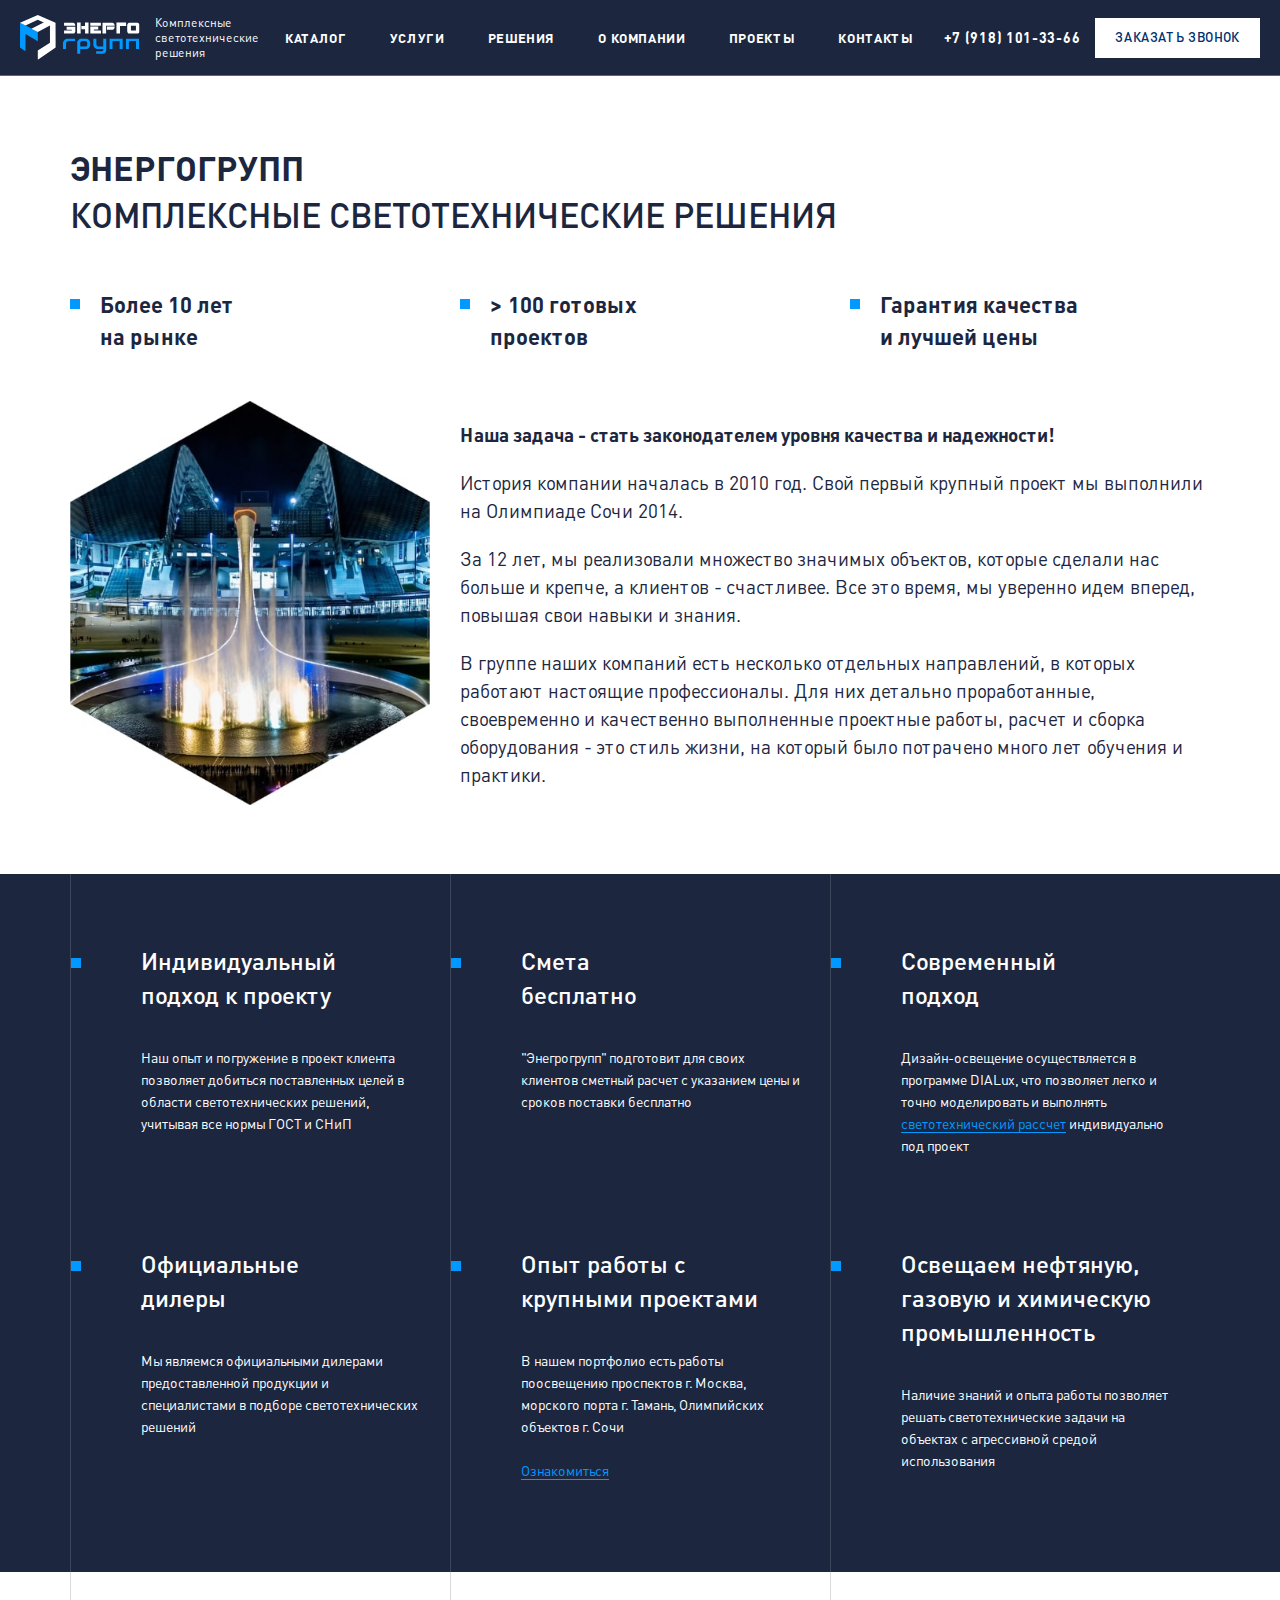
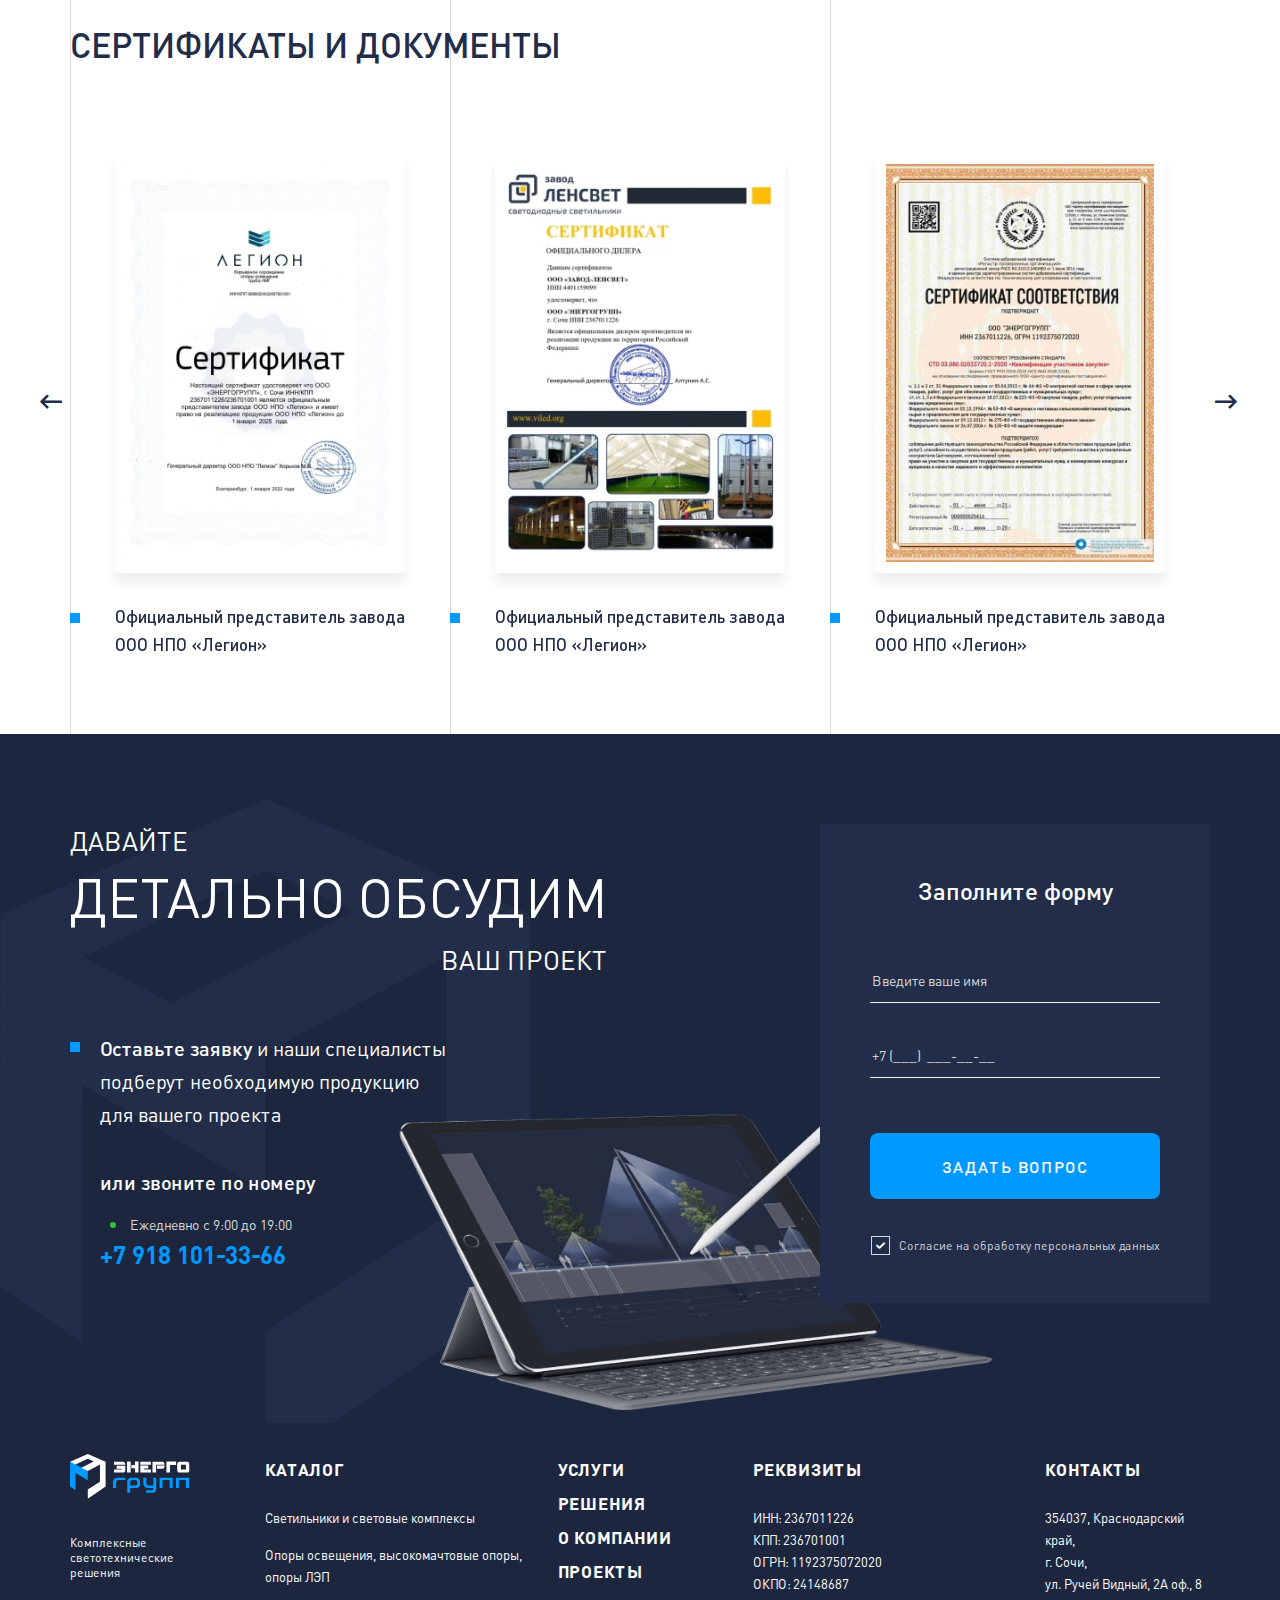
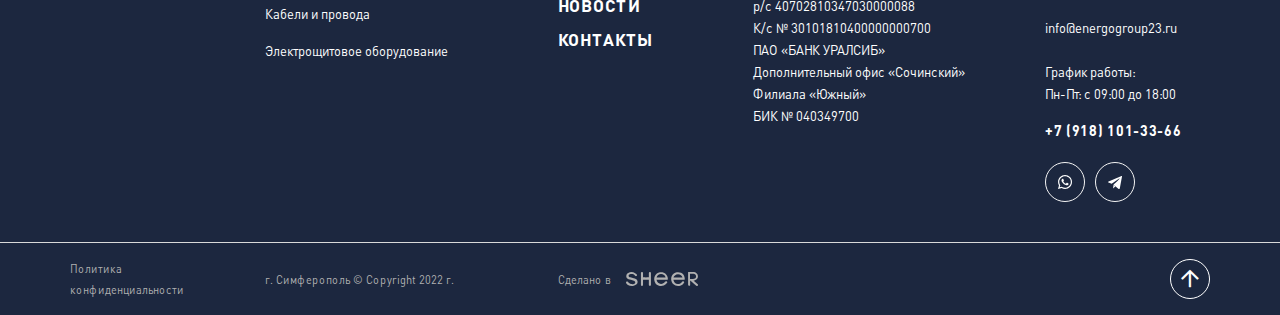
==== about.html @ 8be8f4fc "Add files via upload" ====
<!DOCTYPE html>
<!--[if lt IE 7]><html lang="ru" class="lt-ie9 lt-ie8 lt-ie7"><![endif]-->
<!--[if IE 7]><html lang="ru" class="lt-ie9 lt-ie8"><![endif]-->
<!--[if IE 8]><html lang="ru" class="lt-ie9"><![endif]-->
<!--[if gt IE 8]><!-->
<html lang="ru">
<!--<![endif]-->
<head>
	<meta charset="utf-8" />
	<title>Заголовок</title>
	<meta http-equiv="X-UA-Compatible" content="IE=edge" />
	<meta name="viewport" content="width=device-width, initial-scale=1.0" />
	<meta name="format-detection" content="telephone=no" />
	<link rel="shortcut icon" href="favicon.png" />
	<link rel="stylesheet" href="libs/bootstrap/bootstrap-grid.css" />
	<link rel="stylesheet" href="libs/fontawesome-free-5.12.0-web/css/all.min.css" />
	<link rel="stylesheet" href="libs/fancybox/jquery.fancybox.css" />
	<link rel="stylesheet" href="libs/slick-1.5.9/slick/slick.css" />
	<link rel="stylesheet" href="libs/slick-1.5.9/slick/slick-theme.css" />
	<link rel="stylesheet" href="css/fonts.css" />
	<link rel="stylesheet" href="css/main.css?ver=1.6" />
	<link rel="stylesheet" href="css/media.css?ver=1.6" />
</head>
<body>

	<div class="wrapper wrapper_page">

		<header class="header header_page default">
			<div class="container-fluid">
				<div class="header__wrap">
					<div class="logo-wrap">
						<a href="#" class="logo">
							<img src="img/logo.svg" alt="alt">
						</a>
						<div class="logo-descr">Комплексные светотехнические решения</div>
					</div>
					<ul class="menu">
						<li><a href="#">КАТАЛОГ</a></li>
						<li><a href="#">УСЛУГИ</a></li>
						<li><a href="#">РЕШЕНИЯ</a></li>
						<li><a href="#">О КОМПАНИИ</a></li>
						<li><a href="#">проекты</a></li>
						<li><a href="#">контакты</a></li>
					</ul>
					<ul class="list-icons">
						<li><a href="#"><img src="img/search.svg" alt="alt"></a></li>
						<li><a href="#"><img src="img/envelope.svg" alt="alt"></a></li>
						<li><a href="#"><img src="img/whatsapp.svg" alt="alt"></a></li>
						<li><a href="#"><img src="img/telegram.svg" alt="alt"></a></li>
					</ul>
					<a href="tel:+79181013366" class="phone-main">+7 (918) 101-33-66</a>
					<a href="#callback" class="btn-page fancybox">заказать звонок</a>
					<span class='sandwich'>
						<span class='sw-topper'></span>
						<span class='sw-bottom'></span>
						<span class='sw-footer'></span>
					</span>
				</div>
			</div>
			<div class="menu-mobile">
				<ul class="menu">
					<li><a href="#">КАТАЛОГ</a></li>
					<li><a href="#">УСЛУГИ</a></li>
					<li><a href="#">РЕШЕНИЯ</a></li>
					<li><a href="#">О КОМПАНИИ</a></li>
					<li><a href="#">проекты</a></li>
					<li><a href="#">контакты</a></li>
				</ul>
				<ul class="list-icons">
					<li><a href="#"><img src="img/search.svg" alt="alt"></a></li>
					<li><a href="#"><img src="img/envelope.svg" alt="alt"></a></li>
					<li><a href="#"><img src="img/whatsapp.svg" alt="alt"></a></li>
					<li><a href="#"><img src="img/telegram.svg" alt="alt"></a></li>
				</ul>
				<a href="tel:+79181013366" class="phone-main">+7 (918) 101-33-66</a>
				<br>
				<a href="#callback" class="btn-page fancybox">заказать звонок</a>
			</div>
		</header>

		<section class="about">
			<div class="container">
				<h2 class="title-section"><strong>ЭНЕРГОГРУПП</strong> Комплексные светотехнические решения</h2>
				<div class="row about__top">
					<div class="col-md-4">
						<div class="item-about">Более 10 лет <br>на рынке</div>
					</div>
					<div class="col-md-4">
						<div class="item-about">> 100 готовых проектов</div>
					</div>
					<div class="col-md-4">
						<div class="item-about">Гарантия качества и лучшей цены</div>
					</div>
				</div>
				<div class="row">
					<div class="col-lg-4">
						<div class="image-about">
							<img src="img/about1.jpg" alt="alt">
						</div>
					</div>
					<div class="col-lg-8 about__right">
						<div class="text-big">
							<p><strong>Наша задача - стать законодателем уровня качества и надежности!</strong></p>
							<p>История компании началась в 2010 год. Свой первый крупный проект  мы выполнили на Олимпиаде Сочи 2014.</p>
							<p>За 12 лет, мы реализовали множество значимых объектов, которые сделали нас больше и крепче, а клиентов - счастливее. Все это время, мы уверенно идем вперед, повышая свои навыки и знания.</p>
							<p>В группе наших компаний есть несколько отдельных направлений, в которых работают настоящие профессионалы. Для них детально проработанные, своевременно и качественно выполненные проектные работы, расчет и сборка оборудования - это стиль жизни, на который было потрачено много лет обучения и практики.</p>
						</div>
					</div>
				</div>
			</div>
		</section>

		<section class="advantages">
			<div class="container">
				<div class="row row_advantages">
					<div class="col-lg-4 col-md-6">
						<div class="item-advantage">
							<div class="item-advantage__title">Индивидуальный <br>подход к проекту</div>
							<p>Наш опыт и погружение в проект клиента позволяет добиться поставленных целей в области светотехнических решений, учитывая все нормы ГОСТ и СНиП</p>
						</div>
					</div>
					<div class="col-lg-4 col-md-6">
						<div class="item-advantage">
							<div class="item-advantage__title">Смета <br>бесплатно</div>
							<p>"Энегрогрупп" подготовит для своих клиентов сметный расчет с указанием цены и сроков поставки бесплатно</p>
						</div>
					</div>
					<div class="col-lg-4 col-md-6">
						<div class="item-advantage">
							<div class="item-advantage__title">Современный <br>подход</div>
							<p>Дизайн-освещение осуществляется в программе DIALux, что позволяет легко и точно моделировать и выполнять <a href="#">светотехнический рассчет</a> индивидуально под проект</p>
						</div>
					</div>
					<div class="col-lg-4 col-md-6">
						<div class="item-advantage">
							<div class="item-advantage__title">Официальные <br>дилеры</div>
							<p>Мы являемся официальными дилерами предоставленной продукции и специалистами в подборе светотехнических решений</p>
						</div>
					</div>
					<div class="col-lg-4 col-md-6">
						<div class="item-advantage">
							<div class="item-advantage__title">Опыт работы с крупными проектами</div>
							<p>В нашем портфолио есть работы поосвещению проспектов  г. Москва, морского порта г. Тамань, Олимпийских объектов г. Сочи </p>
							<br>
							<a href="#">Ознакомиться</a>
						</div>
					</div>
					<div class="col-lg-4 col-md-6">
						<div class="item-advantage">
							<div class="item-advantage__title">Освещаем нефтяную, газовую  и химическую промышленность</div>
							<p>Наличие знаний и опыта работы позволяет решать светотехнические задачи на объектах с агрессивной средой использования</p>
						</div>
					</div>
				</div>
			</div>
		</section>

		<section class="sertificats sertificats_page">
			<div class="container">
				<h2 class="title-section">Сертификаты и документы</h2>
				<div class="lines-wrap">
					<div class="line"></div>
					<div class="line"></div>
					<div class="line"></div>
				</div>
				<ul class="slider-sertificats">
					<li>
						<a href="img/sertificat1.jpg" class="item-sertificat fancybox">
							<span class="item-sertificat__image">
								<img src="img/sertificat1.jpg" alt="alt">
							</span>
							<span class="item-sertificat__title">Официальный представитель завода <br>ООО НПО «Легион»</span>
						</a>
					</li>
					<li>
						<a href="img/sertificat2.jpg" class="item-sertificat fancybox">
							<span class="item-sertificat__image">
								<img src="img/sertificat2.jpg" alt="alt">
							</span>
							<span class="item-sertificat__title">Официальный представитель завода <br>ООО НПО «Легион»</span>
						</a>
					</li>
					<li>
						<a href="img/sertificat3.jpg" class="item-sertificat fancybox">
							<span class="item-sertificat__image">
								<img src="img/sertificat3.jpg" alt="alt">
							</span>
							<span class="item-sertificat__title">Официальный представитель завода <br>ООО НПО «Легион»</span>
						</a>
					</li>
					<li>
						<a href="img/sertificat1.jpg" class="item-sertificat fancybox">
							<span class="item-sertificat__image">
								<img src="img/sertificat1.jpg" alt="alt">
							</span>
							<span class="item-sertificat__title">Официальный представитель завода <br>ООО НПО «Легион»</span>
						</a>
					</li>
				</ul>
			</div>
		</section>

		<section class="consultation">
			<div class="container">
				<div class="row">
					<div class="col-lg-8 consultation__left">
						<h2 class="title-consultation">
							<div class="title-consultation__descr">Давайте</div>
							<div class="title-consultation__main">детально обсудим</div>
							<div class="title-consultation__descr">ваш проект</div>
						</h2>
						<div class="descr-consultation">
							<p><strong>Оставьте заявку</strong> и наши специалисты подберут необходимую продукцию для вашего проекта</p>
							<div class="descr-consultation__bottom">
								<p><strong>или звоните по номеру</strong></p>
								<div class="time-contacts">Ежедневно с 9:00 до 19:00 </div>
								<a href="tel:+79181013366" class="phone-page"> +7 918 101-33-66</a>
							</div>
						</div>
					</div>
					<div class="col-lg-4">
						<div class="image-consult">
							<img src="img/consult.png" alt="alt">
						</div>
						<div class="block-form">
							<div class="title-form">Заполните форму</div>
							<form>
								<div class="item-form">
									<input type="text" placeholder="Введите ваше имя" required="required">
								</div>
								<div class="item-form">
									<input type="text" placeholder="+7 (___)  ___-__-__" class="input-phone" required="required">
								</div>
								<button class="btn-main">задать вопрос</button>
								<div class="checkbox-wrap">
									<div class="checkbox">
										<label>
											<input type="checkbox" required="required" checked="checked" />
											<span>Согласие на обработку персональных данных</span>
										</label>
									</div>
								</div>
							</form>
						</div>
					</div>
				</div>
			</div>
		</section>

		<footer class="footer">
			<div class="container">
				<div class="row">
					<div class="col-lg-2">
						<div class="footer-logo">
							<a href="#" class="logo">
								<img src="img/logo.svg" alt="alt">
							</a>
							<div class="logo-descr">Комплексные светотехнические решения</div>
						</div>
					</div>
					<div class="col-lg-3">
						<div class="footer__title">КАТАЛОГ <i class="far fa-chevron-down"></i></div>
						<div class="footer__content">
							<ul class="footer__nav">
								<li><a href="#">Светильники и световые комплексы</a></li>
								<li><a href="#">Опоры освещения, высокомачтовые опоры, опоры ЛЭП</a></li>
								<li><a href="#">Кабели и провода</a></li>
								<li><a href="#">Электрощитовое оборудование</a></li>
							</ul>
						</div>
					</div>
					<div class="col-lg-2">
						<ul class="footer__nav footer__nav_big">
							<li><a href="#">УСЛУГИ</a></li>
							<li><a href="#">РЕШЕНИЯ</a></li>
							<li><a href="#">О КОМПАНИИ</a></li>
							<li><a href="#">проекты</a></li>
							<li><a href="#">Новости</a></li>
							<li><a href="#">контакты</a></li>
						</ul>
					</div>
					<div class="col-lg-3">
						<div class="footer__title">Реквизиты <i class="far fa-chevron-down"></i></div>
						<div class="footer__content">
							<p>ИНН: 2367011226</p>
							<p>КПП: 236701001</p>
							<p>ОГРН: 1192375072020</p>
							<p>ОКПО: 24148687</p>
							<p>р/с 40702810347030000088</p>
							<p>К/с № 30101810400000000700</p>
							<p>ПАО «БАНК УРАЛСИБ»</p>
							<p>Дополнительный офис «Сочинский» Филиала «Южный» </p>
							<p>БИК № 040349700</p>
						</div>
					</div>
					<div class="col-lg-2">
						<div class="footer__title">контакты <i class="far fa-chevron-down"></i></div>
						<div class="footer__content">
							<p>354037, Краснодарский край, <br>г. Сочи,  <br>ул. Ручей Видный, 2А оф., 8</p>
							<br>
							<p><a href="mailto:info@energogroup23.ru">info@energogroup23.ru</a></p>
							<br>
							<p>График работы: <br>Пн-Пт: с 09:00 до 18:00</p>
							<a href="tel:+79181013366" class="phone-main">+7 (918) 101-33-66</a>
							<ul class="list-icons">
								<li><a href="#"><img src="img/whatsapp.svg" alt="alt"></a></li>
								<li><a href="#"><img src="img/telegram.svg" alt="alt"></a></li>
							</ul>
						</div>
					</div>
				</div>
			</div>
			<div class="footer-bottom">
				<div class="container">
					<div class="row align-items-center">
						<div class="col-lg-2">
							<a href="#">Политика конфиденциальности </a>
						</div>
						<div class="col-lg-3">
							<p>г. Симферополь © Copyright  2022 г.</p>
						</div>
						<div class="col-lg-3">
							<div class="create">Сделано в <a href="#"><img src="img/copy.svg" alt="alt"></a></div>
						</div>
						<div class="col-lg-4">
							<a href="#" class="btn_top"><i class="far fa-arrow-up"></i></a>
						</div>
					</div>
				</div>
			</div>
		</footer>
		
	</div>

	<div id="callback" class="modal-block">
		<div class="modal-wrap">
			<div class="title-modal">Оставьте ваши контактные данные и файл проекта или схемы</div>
			<div class="descr-modal">И мы перезвоним Вам в ближайшее время</div>
			<form>
				<div class="row">
					<div class="col-lg-6">
						<div class="item-form">
							<input type="text" placeholder="Введите ваше имя" required="required">
						</div>
					</div>
					<div class="col-lg-6">
						<div class="item-form">
							<input type="text" placeholder="+7 (___)  ___-__-__" class="input-phone" required="required">
						</div>
					</div>
					<div class="col-lg-6">
						<div class="item-form">
							<input type="email" placeholder="E-mail" required="required">
						</div>
					</div>
					<div class="col-lg-6">
						<div class="file-upload">
							<label><input type="file" name="file"><span>Прикрепить файл</span> <i class="far fa-paperclip"></i></label>
							<div id="fl_nm" class="name-upload"></div>
						</div>
					</div>
					<div class="col-lg-12">
						<div class="item-form">
							<input type="text" placeholder="Комментарий" required="required">
						</div>
					</div>
				</div>
				<div class="modal-wrap__bottom">
					<button class="btn-main">отправить</button>
					<div class="checkbox-wrap">
						<div class="checkbox">
							<label>
								<input type="checkbox" required="required" checked="checked" />
								<span>Согласие на обработку персональных данных</span>
							</label>
						</div>
					</div>
				</div>
			</form>
		</div>
	</div>

	<!--[if lt IE 9]>
	<script src="libs/html5shiv/es5-shim.min.js"></script>
	<script src="libs/html5shiv/html5shiv.min.js"></script>
	<script src="libs/html5shiv/html5shiv-printshiv.min.js"></script>
	<script src="libs/respond/respond.min.js"></script>
<![endif]-->
<script src="libs/jquery/jquery-3.6.0.min.js"></script>
<script src="libs/jquery-mousewheel/jquery.mousewheel.min.js"></script>
<script src="libs/fancybox/jquery.fancybox.pack.js"></script>
<script src="libs/slick-1.5.9/slick/slick.min.js"></script>
<script src="libs/scroll2id/PageScroll2id.min.js"></script>
<script src="libs/mask/jquery.maskedinput.js"></script>
<script src="libs/jQueryFormStyler-master/jquery.formstyler.min.js"></script>
<script src="js/common.js?ver=1.6"></script>
<!-- Yandex.Metrika counter --><!-- /Yandex.Metrika counter -->
<!-- Google Analytics counter --><!-- /Google Analytics counter -->
</body>
</html>
---- css/fonts.css ----
@font-face {
	font-family: 'DINPro';
	src: url('../fonts/DINPro.eot');
	src: url('../fonts/DINPro.eot?#iefix') format('embedded-opentype'),
	url('../fonts/DINPro.woff') format('woff'),
	url('../fonts/DINPro.ttf') format('truetype');
	font-weight: normal;
	font-style: normal;
}
@font-face {
	font-family: 'DINPro';
	src: url('../fonts/DINPro-Medium.eot');
	src: url('../fonts/DINPro-Medium.eot?#iefix') format('embedded-opentype'),
	url('../fonts/DINPro-Medium.woff') format('woff'),
	url('../fonts/DINPro-Medium.ttf') format('truetype');
	font-weight: 500;
	font-style: normal;
}
@font-face {
	font-family: 'DINPro';
	src: url('../fonts/DINPro-Bold.eot');
	src: url('../fonts/DINPro-Bold.eot?#iefix') format('embedded-opentype'),
	url('../fonts/DINPro-Bold.woff') format('woff'),
	url('../fonts/DINPro-Bold.ttf') format('truetype');
	font-weight: 700;
	font-style: normal;
}
---- css/main.css ----
*::-webkit-input-placeholder {
	color: #D9D9D9;
	opacity: 1;
}
*:-moz-placeholder {
	color: #D9D9D9;
	opacity: 1;
}
*::-moz-placeholder {
	color: #D9D9D9;
	opacity: 1;
}
*:-ms-input-placeholder {
	color: #D9D9D9;
	opacity: 1;
}

body input:focus:required:invalid,
body textarea:focus:required:invalid {
	
}
body input:required:valid,
body textarea:required:valid {
	
}
body {
	font-family: 'DINPro';
	font-size: 16px;
	line-height: 26px;
	color: #1C273F;
	overflow-x: hidden;
	margin: 0;
	background-color: #fff;
}
button {
	cursor: pointer;
}
button, input, optgroup, select, textarea {
	font-family: inherit;
}
input {
	-webkit-appearance: none;
	-moz-appearance: none;
	appearance: none;
}
a, button, input, img {
	transition: all 0.3s;
}
h1,h2,h3,h4,h5,h6 {
	padding: 0;
	margin: 0;
	font-weight: normal;
}
.wrapper {
	overflow: hidden;
}
a {
	text-decoration: none;
	outline: none;
}
* {
	outline: none !important;
}
ul {
	padding: 0;
	margin: 0;
}
ul li {
	list-style-type: none;
	outline: none;
}
img {
	outline: none;
	display: block;
}
p {
	padding: 0;
	margin: 0;
}
form {
	margin: 0;
}

.header {
	padding: 15px 0;
	border-bottom: 1px solid rgba(245, 245, 245, 0.3);
	position: fixed;
	top: 0;
	left: 0;
	width: 100%;
	z-index: 1000;
	color: #fff;
	transition: all 0.3s;
}
.header.fixed {
	background-color: #1C273F;
}
.header__wrap {
	display: flex;
	align-items: center;
	justify-content: space-between;
}
.logo-wrap {
	display: flex;
	align-items: center;
}
.logo {
	display: inline-block;
}
.logo img {
	max-width: 159px;
	height: auto;
}
.logo-descr {
	font-size: 13px;
	line-height: 16px;
	margin-left: 26px;
	max-width: 110px;
}
.menu {
	margin: 0 77px;
	display: flex;
	align-items: center;
	justify-content: space-between;
	flex: 1;
}
.menu a {
	font-weight: 700;
	font-size: 17px;
	line-height: 31px;
	letter-spacing: 0.05em;
	text-transform: uppercase;
	color: #FFFFFF;
}
.footer__nav a:hover,
.phone-main:hover,
.menu a:hover {
	color: #0099FF;
} 
.phone-main {
	font-weight: 700;
	font-size: 18px;
	line-height: 32px;
	letter-spacing: 0.05em;
	text-transform: uppercase;
	color: #FFFFFF;
}
.list-icons {
	display: flex;
	align-items: center;
}
.list-icons a {
	width: 40px;
	height: 40px;
	border-radius: 50%;
	display: flex;
	align-items: center;
	justify-content: center;
	flex: none;
	border: 1px solid #F4F4F4;
}
.list-icons a:hover {
	border-color: #0099FF;
}
.list-icons a:hover img {
	filter: invert(0.6) sepia(1) hue-rotate(159deg) saturate(5) brightness(1);
}
.list-icons li {
	margin-right: 15px;
}
.list-icons li:last-child {
	margin-right: 0;
}
.header__wrap .list-icons {
	margin-right: 40px;
}
.header__wrap .btn-page {
	margin-left: 26px;
}
.btn-page {
	height: 40px;
	padding: 0 27px;
	font-weight: 500;
	font-size: 13px;
	line-height: 23px;
	letter-spacing: 0.05em;
	text-transform: uppercase;
	color: #003170;
	display: inline-flex;
	align-items: center;
	justify-content: center;
	text-align: center;
	background-color: #fff;
	cursor: pointer;
	border: none;
}
.btn-page:hover {
	background-color: #e7e7e7;
}
.container-fluid {
	padding: 0 55px;
}

.billbord {
	color: #fff;
}
.item-billbord {
	padding-top: 180px;
	min-height: 960px;
	color: #fff;
	position: relative;
	z-index: 1;
}
.item-billbord__image {
	position: absolute;
	top: 0;
	left: 0;
	width: 100%;
	height: 100%;
	z-index: -1;
}
.item-billbord__image img {
	width: 100%;
	height: 100%;
	object-fit: cover;
	font-family: 'object-fit: cover;';
}
.title-billbord {
	font-size: 30px;
	line-height: 42px;
	margin-bottom: 12px;
	text-transform: uppercase;
}
.title-big {
	font-size: 60px;
	line-height: 84px;
	margin-bottom: 20px;
	font-weight: 500;
	text-transform: uppercase;
}
.descr-billbord {
	font-size: 30px;
	line-height: 42px;
	margin-bottom: 100px;
}
.descr-billbord strong {
	font-weight: 500;
}
.btn-main {
	font-weight: 500;
	font-size: 16px;
	line-height: 29px;
	padding: 0 41px;
	height: 66px;
	letter-spacing: 0.1em;
	background-color: #0099FF;
	border-radius: 8px;
	display: inline-flex;
	align-items: center;
	justify-content: center;
	text-align: center;
	text-transform: uppercase;
	color: #FFFFFF;
	border: none;
	cursor: pointer;
}
.btn-main:hover {
	background-color: #0087e0;
}
.slick-arrow {
	font-size: 25px;
	width: 25px;
	height: 25px;
	color: #fff !important;
	display: flex;
	align-items: center;
	transition: all 0.3s;
	cursor: pointer;
}
.slick-arrow::before {
	display: none !important;
}
.slick-arrow:hover {
	color: #0099FF !important;
}
.slider-controls .slick-arrow {
	position: relative;
	top: 0;
	left: 0;
	right: 0;
	transform: none;
}
.slider-controls {
	display: flex;
	align-items: center;
}
.billbord .slick-arrow  {
	color: #fff;
}
.billbord .slider-controls {
	bottom: 42px;
	left: 15px;
	position: absolute;
}
.billbord .container {
	position: relative;
}
.slider-count {
	margin: 0 52px;
	font-weight: 700;
	font-size: 18px;
	line-height: 32px;
	letter-spacing: 0.1em;
	text-transform: uppercase;
}
.slider-count span {
	color: #0099FF;
}
.slash {
	margin: 0 30px;
	color: inherit !important;
}
.info-billbord {
	padding: 46px 36px;
	padding-bottom: 15px;
	font-size: 22px;
	line-height: 31px;
	max-width: 984px;
	font-weight: 500;
	position: absolute;
	bottom: 0;
	right: 15px;
	background: rgba(0, 49, 112, 0.1);
	backdrop-filter: blur(10px);
	border-radius: 15px 15px 0px 0px;
}
.info-billbord ul {
	columns: 2;
	column-gap: 100px
}
.info-billbord ul li {
	padding-left: 50px;
	margin-bottom: 43px;
	position: relative;
}
.info-billbord ul li::before {
	position: absolute;
	display: block;
	content: " ";
	top: 10px;
	left: 0;
	width: 10px;
	height: 10px;
	background: #0099FF;
}

.advantages {
	color: #fff;
	background-color: #1C273F;
}
.item-advantage {
	padding-top: 100px;
	padding-bottom: 55px;
	padding-left: 88px;
	line-height: 22px;
	padding-right: 30px;
	min-height: 100%;
	border-left: 1px solid rgba(245, 245, 245, 0.15);
	position: relative;
}
.item-advantage__title {
	font-size: 24px;
	line-height: 34px;
	margin-bottom: 35px;
	font-weight: 500;
}
.item-advantage::before {
	position: absolute;
	display: block;
	content: " ";
	top: 115px;
	left: 0;
	width: 10px;
	height: 10px;
	background: #0099FF;
}
.item-advantage a {
	color: #0099FF;
	border-bottom: 1px solid #0099FF;
}
.item-advantage a:hover {
	border-color: transparent;
}
.row_advantages > div:nth-last-child(-n+3) .item-advantage {
	padding-bottom: 130px;
}

.categories {
	padding-top: 62px;
	padding-bottom: 78px;
}
.title-section {
	font-size: 40px;
	line-height: 56px;
	font-weight: 500;
	text-transform: uppercase;
}
.descr-section {
	padding-top: 36px;
	padding-bottom: 50px;
	font-size: 30px;
	line-height: 42px;
}
.row_categories {
	margin: 0;
}
.row_categories > div {
	padding: 0;
}
.item-category {
	height: 525px;
	padding: 50px 47px;
	line-height: 22px;
	color: #fff;
	position: relative;
	z-index: 1;
	display: flex;
	flex-direction: column;
	align-items: flex-start;
}
.item-category__image {
	position: absolute;
	top: 0;
	left: 0;
	width: 100%;
	height: 100%;
	z-index: -1;
}
.item-category__image::after {
	position: absolute;
	display: block;
	content: " ";
	width: 100%;
	height: 100%;
	top: 0;
	left: 0;
	background: linear-gradient(0deg, #1C273F 0%, rgba(28, 39, 63, 0.4) 100%);
}
.item-category__image img {
	width: 100%;
	height: 100%;
	object-fit: cover;
	font-family: 'object-fit: cover;';
}
.item-category__title {
	font-size: 24px;
	line-height: 34px;
	margin-bottom: 30px;
	min-height: 102px;
	font-weight: 700;
	color: #fff;
	display: block;
}
.item-category__content {
	margin-bottom: auto;
	max-height: 220px;
	width: 100%;
	overflow: auto;
}
.item-category__content li {
	margin-bottom: 10px;
}
.item-category__content a {
	color: #fff;
	border-bottom: 1px solid transparent;
}
.item-category__content a:hover {
	border-color: #fff;
}
.item-category__content::-webkit-scrollbar {
	-webkit-appearance: none;
}
.item-category__content::-webkit-scrollbar:vertical {
	width: 3px;
}
.item-category__content::-webkit-scrollbar:horizontal {
	height: 3px;
}
.item-category__content::-webkit-scrollbar-thumb {
	background-color: #0099FF;
	border-radius: 10px;
}
.item-category__content::-webkit-scrollbar-track {
	border-radius: 10px;
	background-color: #fff;
}

.consultation {
	padding-top: 90px;
	padding-bottom: 140px;
	background-color: #1C273F;
	color: #fff;
}
.title-consultation {
	margin-bottom: 54px;
	text-transform: uppercase;
	display: inline-block;
}
.title-consultation__descr {
	font-size: 30px;
	line-height: 42px;
}
.title-consultation__main {
	font-size: 60px;
	line-height: 84px;
	margin-top: 1px;
	margin-bottom: 8px;
}
.title-consultation__main + .title-consultation__descr {
	text-align: right;
}
.descr-consultation {
	font-size: 24px;
	line-height: 38px;
	padding-left: 47px;
	max-width: 466px;
	position: relative;
}
.descr-consultation strong {
	font-weight: 500;
}
.descr-consultation::before {
	position: absolute;
	display: block;
	content: " ";
	top: 10px;
	left: 0;
	width: 10px;
	height: 10px;
	background: #0099FF;
}
.descr-consultation__bottom {
	margin-top: 65px;
}
.time-contacts {
	font-size: 14px;
	line-height: 22px;
	padding-left: 30px;
	position: relative;
	color: #D9D9D9;
}
.time-contacts::before {
	position: absolute;
	display: block;
	content: " ";
	top: 0;
	bottom: 0;
	left: 10px;
	width: 6px;
	height: 6px;
	margin: auto;
	border-radius: 50%;
	background: #38C636;
}
.descr-consultation .time-contacts {
	margin-top: 35px;
}
.phone-page {
	font-size: 24px;
	line-height: 38px;
	font-weight: 700;
	display: inline-block;
	color: #0099FF;
}
.block-form {
	padding: 57px 80px;
	padding-bottom: 70px;
	color: #fff;
	background-color: #212D49;
	position: relative;
	z-index: 1;
}
.title-form {
	font-size: 24px;
	line-height: 34px;
	margin-bottom: 50px;
	font-weight: 500;
	color: #fff;
	text-align: center;
}
.item-form {
	margin-bottom: 30px;
}
.item-form input {
	font-size: 14px;
	line-height: 20px;
	color: #fff;
	height: 45px;
	width: 100%;
	background-color: transparent;
	border: none;
	font-family: 'DINPro';
	border-bottom: 1px solid #F5F5F5;
}
.block-form .btn-main {
	margin-top: 40px;
	width: 100%;
	padding: 0 10px;
}
.checkbox {
	font-size: 12px;
	line-height: 14px;
	margin-top: 35px;
	color: #D9D9D9;
	text-align: left;
}
.checkbox label input {
	position: absolute;
	z-index: -1;
	height: 1px !important;
	width: 1px !important;
	opacity: 0 !important;
	margin: 12px 2px 0 7px !important;
}
.checkbox label span {
	position: relative;
	padding: 5px 0 0 28px;
	display: block;
	cursor: pointer;
}
.checkbox label span:before {
	content: '';
	position: absolute;
	top: 2px;
	left: 0;
	width: 19px;
	height: 19px;
	border: 1px solid #D9D9D9;
	transition: .2s;
}
.checkbox label span:after {
	content: '';
	position: absolute;
	top: 2px;
	left: 0px;
	width: 19px;
	height: 19px;
	content: "\f00c";
	display: -webkit-flex;
	display: -moz-flex;
	display: -ms-flex;
	display: -o-flex;
	display: flex;
	align-items: center;
	justify-content: center;
	-moz-osx-font-smoothing: grayscale;
	-webkit-font-smoothing: antialiased;
	font-style: normal;
	font-variant: normal;
	text-rendering: auto;
	line-height: 1;
	font-family: "Font Awesome 5 Pro";
	font-weight: 900;
	background-image: none;
	color: #fff;
	font-size: 9px;
	opacity: 0;
	transition: .2s;
}
.checkbox label input:checked + span:after {
	opacity: 1;
}
.checkbox-wrap {
	display: flex;
	align-items: center;
	justify-content: center;
}
.consultation .block-form {
	margin-left: -30px;
}
.image-consult {
	left: -556px;
	bottom: -140px;
	position: absolute;
}
.consultation__left {
	z-index: 2;
}
.consultation {
	background-image: url(../img/bg_logo.svg);
	background-position: left top 65px;
	background-repeat: no-repeat;
}

.locations {
	padding-top: 57px;
	padding-bottom: 85px;
}
#map-locations {
	height: 552px;
	width: 100%;
	background-color: #ddd;
}
.item-location {
	font-size: 20px;
	cursor: pointer;
	color: #1C273F;
	border-bottom: 1px solid transparent;
	display: inline;
	transition: all 0.3s;
	cursor: pointer;
}
.item-location.active,
.item-location:hover {
	border-color: #1C273F;
}
.item-location strong {
	font-weight: 500;
}
.list-locations li {
	margin-bottom: 13px;
}
.locations__left {
	padding: 50px 15px;
	display: flex;
	flex-direction: column;
	justify-content: space-between;
	align-items: flex-start;
}
.content-location {
	font-size: 14px;
	line-height: 20px;
	color: #1C273F;
	display: flex;
	align-items: center;
	font-family: 'DINPro';
}
.content-location strong {
	font-weight: 500;
	display: block;
}
.image-location {
	width: 75px;
	height: 81px;
	margin-right: 16px;
	border-radius: 6px;
	flex: none;
}
.image-location img {
	width: 100%;
	height: 100%;
	object-fit: cover;
	font-family: 'object-fit: cover;';
}
.ymaps-2-1-79-balloon {
	box-shadow: none !important;
}
.ymaps-2-1-79-balloon__tail {
	display: none !important;
}

.cooperation {
	color: #fff;
	background-color: #1C273F;
}
.image-cooperation {
	height: 933px;
	margin-right: calc((100vw - 1460px) / 2* -1);
}
.image-cooperation img {
	width: 100%;
	height: 100%;
	object-fit: cover;
	font-family: 'object-fit: cover;';
}
.cooperation .title-section {
	padding-top: 70px;
}
.text-big {
	font-size: 24px;
	line-height: 34px;
}
.text-big p {
	margin-bottom: 20px;
}
.text-big p:last-child {
	margin-bottom: 0;
}
.slider-cooperation .title-section {
	margin-bottom: 28px;
	padding: 0 !important;
	font-weight: 400;
}
.slider-cooperation .text-big {
	max-width: 740px;
}
.line-form {
	max-width: 740px;
	margin: 0 -15px;
	display: flex;
	align-items: center;
}
.line-form .item-form,
.line-form .btn-main {
	flex: 1;
	margin: 0 15px;
}
.line-form .btn-main {
	padding: 0;
}
.slider-cooperation .line-form {
	margin-top: 63px;
}
.cooperation .slider-controls {
	padding-top: 80px;
}
.counter-cooperation {
	font-size: 20px;
	line-height: 28px;
	margin-bottom: 36px;
	display: flex;
}
.current-counter {
	font-size: 64px;
	line-height: 60px;
	margin-right: 19px;
	font-weight: 700;
	text-transform: uppercase;
}
.counter-cooperation .slash {
	margin: 0;
}

.about {
	padding: 69px 0;
}
.about .title-section {
	margin-bottom: 51px;
}
.about .title-section strong {
	display: block;
}
.item-about {
	font-size: 32px;
	line-height: 45px;
	padding-left: 40px;
	max-width: 320px;
	font-weight: 700;
	position: relative;
}
.item-about::before {
	position: absolute;
	display: block;
	content: " ";
	top: 10px;
	left: 0;
	width: 10px;
	height: 10px;
	background: #0099FF;
}
.about__top {
	margin-bottom: 48px;
}
.image-about img {
	max-width: 100%;
	height: auto;
}
.about__right {
	padding-left: 40px;
	padding-top: 30px;
}

.sertificats {
	color: #fff;
	background-color: #1C273F;
}
.sertificats .title-section {
	padding-top: 49px;
}
.item-sertificat {
	color: #fff;
	display: block;
}
.item-sertificat__image {
	width: 314px;
	height: 445px;
	display: block;
	margin: 0 auto;
	margin-bottom: 41px;
}
.item-sertificat__image img {
	width: 100%;
	height: 100%;
	object-fit: cover;
	font-family: 'object-fit: cover;';
}
.item-sertificat__title {
	font-size: 20px;
	line-height: 28px;
	padding-left: 80px;
	padding-right: 30px;
	font-weight: 500;
	color: #fff;
	position: relative;
	display: block;
}
.slider-sertificats {
	padding: 75px 0;
}
.item-sertificat__title::before {
	position: absolute;
	display: block;
	content: " ";
	top: 10px;
	left: 0;
	width: 10px;
	height: 10px;
	background: #0099FF;
}
.slider-sertificats .slick-arrow {
	top: 50%;
}
.slider-sertificats .slick-prev {
	left: -30px;
}
.slider-sertificats .slick-next {
	right: -30px;
}
.lines-wrap {
	display: flex;
	position: absolute;
	left: 15px;
	right: 15px;
	top: 0;
	height: 100%;
	width: 100%;
	pointer-events: none;
	z-index: -1;
}
.line {
	width: 1px;
	height: 100%;
	margin-right: auto;
	background-color: rgba(245, 245, 245, 0.15);
	position: relative;
}
.sertificats .container {
	position: relative;
	z-index: 1;
}
.line:nth-child(2) {
	left: -10px;
}
.line:nth-child(3) {
	left: -20px;
}

.contacts .container {
	position: relative;
}
#map {
	height: 520px;
	width: 100%;
	background-color: #ddd;
}
.block-contacts {
	padding: 30px 47px;
	padding-bottom: 10px;
	color: #fff;
	height: 520px;
	width: 480px;
	top: 0;
	position: absolute;
	left: 15px;
	background-color: #212D49;
	z-index: 10;
}
.title-small {
	font-size: 24px;
	line-height: 34px;
	font-weight: 500;
}
.item-contact {
	line-height: 32px;
	margin-top: 15px;
	position: relative;
}
.item-contact::before {
	position: absolute;
	display: block;
	content: " ";
	top: 15px;
	left: -47px;
	width: 10px;
	height: 10px;
	background: #0099FF;
}
.item-contact__title {
	font-size: 20px;
	line-height: 40px;
	font-weight: 500;
}
.item-contact a {
	color: #fff;
}
.item-contact strong {
	font-weight: 500;
}

.footer {
	padding-top: 31px;
	line-height: 22px;
	color: #fff;
	background-color: #1C273F;
}
.footer .logo-descr {
	margin: 0;
	margin-top: 30px;
}
.footer__nav_big a,
.footer__title {
	font-size: 17px;
	line-height: 31px;
	margin-bottom: 22px;
	letter-spacing: 0.05em;
	font-weight: 700;
	text-transform: uppercase;
}
.footer__nav a {
	color: #fff;
}
.footer__nav li {
	margin-bottom: 15px;
}
.footer__nav_big a {
	margin: 0;
}
.footer__nav_big li {
	margin-bottom: 3px;
}
.footer__content p a {
	color: #fff;
}
.footer__content .phone-main {
	margin-top: 10px;
	display: inline-block;
}
.footer__content .list-icons {
	margin-top: 15px;
}
.footer-bottom {
	font-size: 14px;
	line-height: 21px;
	margin-top: 40px;
	color: #B1B1B1;
	padding: 15px 0;
	border-top: 1px solid #D9D9D9;
}
.footer-bottom a {
	color: #B1B1B1;
}
.footer-bottom a:hover {
	color: #fff;
}
.create {
	display: flex;
	align-items: center;
}
.create a {
	margin-left: 15px;
}
.btn_top {
	font-size: 20px;
	float: right;
	position: relative;
	color: #fff !important; 
	width: 40px;
	height: 40px;
	text-align: center;
	display: -webkit-inline-flex;
	display: -moz-inline-flex;
	display: -ms-inline-flex;
	display: -o-inline-flex;
	display: inline-flex !important;
	align-items: center;
	justify-content: center;
	border-radius: 50%;
	border: 1px solid #fff;
	z-index: 300;
	-webkit-transition: all 0.3s;
	-o-transition: all 0.3s;
	transition: all 0.3s;
}
.btn_top:hover {
	color: #0099FF !important;
	border-color: #0099FF;
}
.footer__title i {
	display: none;
}
/*Style Sandwich*/
.sandwich span {
	display: block;
}
.sandwich {
	width: 39px;
	height: 39px;
	padding-top: 10px;
	display: -webkit-flex;
	display: -moz-flex;
	display: -ms-flex;
	display: -o-flex;
	display: flex;
	flex-direction: column;
	align-items:center;
	display: none;
	z-index: 20;
	flex: none;
	cursor: pointer;
}
.sw-topper {
	position: relative;
	top: 4px;
	width: 25px;
	height:  2px;
	display: block;
	margin: 0;
	background-color: #fff;
	border: medium none;
	transition: transform 0.5s, top 0.2s;
	/* transition-delay: 0.2s, 0s; */
}
.sw-bottom {
	position: relative;
	top: 9px;
	width: 25px;
	height:  2px;
	display: block;
	margin: 0;
	background-color: #fff;
	border: medium none;
	transition: transform 0.5s, top 0.2s;
	transition-delay: 0.2s, 0s;
}
.sw-footer {
	position: relative;
	top: 14px;
	width: 25px;
	height:  2px;
	display: block;
	margin: 0;
	background-color: #fff;
	border: medium none;
	transition: all 0.5s;
	transition-delay: 0.1s;
}
.sandwich.active .sw-topper {
	top: 9px;
	transform: rotate(45deg);
}
.sandwich.active .sw-bottom {
	opacity: 0;
}
.sandwich.active .sw-footer {
	top: 5px;
	transform: rotate(-45deg); 
}
.wrapper_page {
	padding-top: 91px;
}
.wrapper_page .header {
	background-color: #1C273F;
}
.wrapper-portfolio .slick-arrow {
color: #1C273F !important;
}
.item-portfolio {
	font-size: 20px;
	line-height: 28px;
	padding-bottom: 33px;
	margin-bottom: 56px;
	border-bottom: 1px solid #F4F4F4;
}
.item-portfolio strong {
	font-weight: 500;
}
.item-portfolio p {
	margin-bottom: 20px;
}
.item-portfolio__title {
	font-size: 30px;
	line-height: 42px;
	margin-bottom: 40px;
	width: 100%;
}
.item-portfolio__title strong {
	display: block;
}
.item-portfolio__left {
	padding-bottom: 60px;
	display: flex;
	align-items: flex-start;
	flex-direction: column;
	min-height: 100%;
}
.item-portfolio .btn-main {
	padding: 0 50px;
	margin-top: auto;
}
.item-portfolio .slider-controls {
	margin-top: 25px;
}
.item-portfolio:last-child {
	border: none;
}
.portfolio {
	padding-top: 26px;
}
.portfolio .title-section {
	padding-bottom: 40px;
}
.image-portfolio {
	height: 552px;
	display: block;
}
.image-portfolio img {
	width: 100%;
	height: 100%;
	object-fit: cover;
	font-family: 'object-fit: cover;';
}
.sertificats_page {
	color: #212D49;
	background-color: #fff;
}
.sertificats_page .item-sertificat__image {
	padding: 11px;
	box-shadow: 0px 10px 10px rgba(0, 0, 0, 0.07);
	background-color: #fff;
}
.sertificats_page .item-sertificat {
	padding-top: 10px;
	color: #212D49;
}
.sertificats_page .item-sertificat__title {
	color: #212D49;
}
.sertificats_page .line {
	background-color: #D9D9D9;
}
.row_advantages {
	margin: 0;
}
.row_advantages > div {
	padding: 0;
}
.sertificats_page .slick-arrow {
	color: #212D49 !important;
}
.item-news {
	margin-bottom: 65px;
	display: block;
}
.item-news__image {
	height: 288px;
	display: block;
}
.item-news__image img {
	width: 100%;
	height: 100%;
	object-fit: cover;
	font-family: 'object-fit: cover;';
}
.item-news__title {
	font-size: 24px;
	line-height: 34px;
	padding: 18px 33px;
	padding-right: 15px;
	padding-bottom: 0;
	font-weight: 700;
	color: #1C273F;
	display: block;
	position: relative;
	transition: all 0.3s;
}
.item-news:hover .item-news__title {
	color: #0099FF;
}
.item-news__title::before {
	position: absolute;
	display: block;
	content: " ";
	top: 35px;
	left: 0;
	width: 10px;
	height: 10px;
	background: #0099FF;
}
.news .title-section {
	padding-bottom: 34px;
}
.news {
	padding-top: 55px;
	padding-bottom: 33px;
}
.pager {
	border-top: 1px solid #F4F4F4;
	padding-top: 23px;
	display: flex;
	align-items: center;
	justify-content: center;
}
.page-numbers {
	font-size: 18px;
line-height: 32px;
margin: 0 33px;
font-weight: 600;
letter-spacing: 0.1em;
text-transform: uppercase;
color: #1C273F;
}
.page-numbers.current {
	font-weight: 700;
	color: #0099FF;
}
.prev.page-numbers,
.next.page-numbers {
	font-size: 22px;
	margin: 0;
}
.prev.page-numbers {
	margin-right: auto;
}
.next.page-numbers {
	margin-left: auto;
}
.page-numbers:hover {
		color: #0099FF;
}
.breadcrumbs {
  padding: 23px 0;
font-size: 14px;
  line-height: 20px;
  display: flex;
  align-items: center;
  flex-wrap: wrap;
}
.breadcrumbs a {
color: #1C273F;
  border-bottom: 1px solid transparent;
}
.breadcrumbs a:hover {
  border-color: #1C273F;
}
.breadcrumbs li::after {
  content: "/";
  margin: 0 10px;
}
.breadcrumbs li:last-child::after {
  display: none;
}
.article {
	padding-bottom: 75px;
}
.article-content {
	font-size: 20px;
	line-height: 28px;
}
.article-content p {
	margin-bottom: 20px;
}
.article-content h3 {
	font-size: 24px;
	line-height: 34px;
	padding-left: 33px;
	margin-bottom: 28px;
	margin-top: 34px;
	font-weight: 700;
	position: relative;
}
.article-content h3::before {
	position: absolute;
	display: block;
	content: " ";
	top: 12px;
	left: 0;
	width: 10px;
	height: 10px;
	background: #0099FF;
}
.article-content img {
	margin: 35px 0;
	margin-left: 60px;
	max-width: 100%;
	float: right;
}
.article-content p strong {
	font-weight: 500;
}
.article-content li {
	padding-left: 25px;
	position: relative;
}
.article-content li::before {
	position: absolute;
	display: block;
	content: " ";
	top: 6px;
	left: 0;
	width: 8px;
height: 8px;
background: #FA9241;
border-radius: 50%;
}
.article-content ul {
	margin-bottom: 20px;
}
.article-content blockquote {
	padding: 38px 35px;
	margin: 0;
	margin-left: 60px;
	margin-bottom: 8px;
	float: right;
	color: #003170;
	width: 702px;
	background: rgba(245, 245, 245, 0.3);
	font-weight: 500;
}
.article-content blockquote p {
	margin: 0;
}
.article-content br {
	clear: both;
}
.article .title-section {
	max-width: 1040px;
}
.modal-block {
	display: none;
}
.modal-wrap {
	width: 782px;
	padding: 39px 70px;
	padding-bottom: 47px;
	max-width: 100%;
	margin: 0 auto;
	color: #fff;
	background: #212D49;
}
.fancybox-skin {
    padding: 0 !important;
    background-color: transparent !important;
    box-shadow: none !important;
}
.fancybox-close {
    top: 12px;
    right: 14px;
    border-radius: 50%;
    display: flex;
    align-items: center;
    justify-content: center;
    text-align: center; 
    font-size: 22px;
    color: #0099FF;
    background-image: none !important;
    -moz-osx-font-smoothing: grayscale;
    -webkit-font-smoothing: antialiased;
    font-style: normal;
    font-variant: normal;
    text-rendering: auto;
    line-height: 1;
    font-weight: 300;
    font-family: "Font Awesome 5 Pro";
}
.fancybox-close::before {
    content: "\f00d";
}
.fancybox-inner {
    overflow: visible !important;
}
.title-modal {
	font-size: 24px;
	line-height: 34px;
	margin: 0 auto;
	margin-bottom: 12px;
	max-width: 395px;
	font-weight: 500;
	text-align: center;
}
.descr-modal {
	margin-bottom: 30px;
	font-weight: 500;
	text-align: center;
}
.modal-wrap__bottom {
	padding-top: 30px;
	text-align: center;
}
.modal-wrap__bottom .btn-main {
	width: 333px;
	padding: 0 15px;
}
.file-upload input {
	opacity: 0;
	visibility: hidden;
	width: 0;
	height: 0;
	padding: 0;
}
.file-upload label {
	font-size: 14px;
	line-height: 19px;
	color: #D9D9D9;
	cursor: pointer;
	font-weight: 400;
	display: inline-flex;
	transition: all 0.3s;
	align-items: center;
}
.file-upload label i {
	font-size: 18px;
	color: #fff;
	margin-left: 25px;
}
.file-upload label span {
	border-bottom: 1px solid #D9D9D9;
	transition: all 0.3s;
}
.file-upload {
	margin-top: 25px;
	margin-bottom: 15px;
	text-align: left;
}
.name-upload {
	font-size: 12px;
}
.file-upload label:hover {
	color: #fff;
}
.file-upload label:hover span {
	border-color: transparent;
}
---- css/media.css ----
/*==========  Desktop First Method  ==========*/
@media only screen and (max-width : 1540px) {
	.container-fluid {
		padding: 0 35px;
	}
	.menu {
		margin: 0 30px;
	}
	.phone-main {
		font-size: 16px;
	}
	.header__wrap .list-icons {
		margin-right: 25px;
	}
	.list-icons li {
		margin-right: 10px;
	}
	.header__wrap .btn-page {
		margin-left: 15px;
	}
	.menu a {
		font-size: 15px;
		line-height: 28px;
	}
	.logo-descr {
		margin-left: 15px;
	}
	.header__wrap .btn-page {
		padding: 0 20px;
	}
	.logo img {
		max-width: 145px;
	}
	.logo-descr {
		font-size: 12px;
		line-height: 15px;
		max-width: 100px;
	}
	.descr-billbord,
	.title-billbord {
		font-size: 24px;
		line-height: 33px;
	}
	.title-big {
		font-size: 50px;
		line-height: 69px;
		margin-bottom: 15px;
	}
	.descr-billbord {
		margin-bottom: 55px;
	}
	.item-billbord {
		padding-top: 160px;
		min-height: 750px;
	}
	.info-billbord {
		padding: 33px 30px;
		padding-bottom: 15px;
		font-size: 19px;
		line-height: 27px;
		max-width: 885px;
	}
	.info-billbord ul li {
		padding-left: 35px;
		margin-bottom: 33px;
	}
	.image-cooperation {
		margin-right: calc((100vw - 1365px) / 2* -1);
	}
	.block-contacts {
		width: 451px;
	}
	.footer-bottom {
		font-size: 13px;
	}
	.descr-section {
		font-size: 27px;
		line-height: 40px;
	}
	.item-category {
		height: 490px;
		padding: 30px 35px;
	}
	.item-advantage {
		padding-top: 70px;
		padding-left: 70px;
		padding-bottom: 20px;
	}
	.row_advantages > div:nth-last-child(-n+3) .item-advantage {
		padding-bottom: 90px;
	}
	.item-advantage::before {
		top: 84px;
	}
	.image-consult img {
		max-width: 700px;
	}
	.image-consult {
		left: -505px;
		bottom: -125px;
	}
	.consultation {
		padding-bottom: 120px;
	}
	#map-locations {
		height: 500px;
	}
	.locations__left {
		padding: 40px 15px;
	}
	.image-cooperation {
		height: 890px;
	}
	.cooperation .title-section {
		padding-top: 50px;
	}
	.text-big {
		font-size: 22px;
		line-height: 31px;
	}
	.slider-cooperation .text-big {
		max-width: 676px;
	}
	.cooperation .slider-controls {
		padding-top: 65px;
	}
	.item-about {
		font-size: 29px;
		line-height: 38px;
		padding-left: 35px;
		max-width: 295px;
	}
	.item-sertificat__image {
		width: 290px;
		height: 420px;
		margin-bottom: 30px;
	}
	.item-sertificat__title {
		font-size: 18px;
		padding-left: 75px;
	}
	body {
		font-size: 15px;
	}
	.descr-consultation {
		font-size: 22px;
		line-height: 36px;
		padding-left: 40px;
		max-width: 420px;
	}
	.descr-consultation__bottom {
		margin-top: 48px;
	}
	.descr-consultation .time-contacts {
		margin-top: 25px;
	}
	.block-form .btn-main {
		margin-top: 25px;
	}
	.item-location {
		font-size: 18px;
	}
	.wrapper_page {
		padding-top: 85px;
	}
	.item-portfolio__title {
    font-size: 27px;
    line-height: 39px;
    margin-bottom: 30px;
}
.item-portfolio {
    font-size: 18px;
    line-height: 27px;
    }
    .image-portfolio {
    height: 505px;
}
.item-news__image {
    height: 265px;
    }
    .item-news__title {
    font-size: 22px;
    line-height: 33px;
}
.item-news {
	margin-bottom: 50px;
}
.news {
	padding-top: 45px;
}
.article-content {
    font-size: 18px;
    line-height: 26px;
}
.article-content img {
    margin: 25px 0;
    margin-left: 40px;
    transform: scale(0.9);
    transform-origin: 100% 100%;
}
.article-content h3 {
    font-size: 22px;
    line-height: 31px;
    padding-left: 30px;
    margin-bottom: 20px;
    margin-top: 20px;
    }
    .article-content h3::before {
    	top: 10px;
    }
    .article-content blockquote {
    padding: 30px 20px;
    margin-left: 40px;
    margin-bottom: 8px;
    width: 630px;
}
.article-content img:first-of-type {
	margin-top: 0;
}
}

@media only screen and (max-width : 1450px) {
	.container-fluid {
		padding: 0 20px;
	}
}
@media only screen and (max-width : 1400px) {
	.menu a {
		font-size: 13px;
		line-height: 26px;
	}
	.logo img {
		max-width: 120px;
	}
	.phone-main {
		font-size: 14px;
	}
	.header__wrap .list-icons {
		margin-right: 10px;
	}
	.header__wrap .list-icons {
		display: none;
	}
	.info-billbord {
		padding: 30px 30px;
		padding-bottom: 15px;
		font-size: 16px;
		line-height: 26px;
		max-width: 780px;
	}
	.info-billbord ul {
		column-gap: 40px;
	}
	.title-consultation__main {
		font-size: 54px;
		line-height: 75px;
	}
	.title-consultation__descr {
		font-size: 26px;
		line-height: 35px;
	}
	.descr-consultation {
		font-size: 20px;
		line-height: 33px;
		padding-left: 30px;
		max-width: 380px;
	}
	.descr-consultation .time-contacts {
		margin-top: 15px;
	}
	.descr-consultation__bottom {
		margin-top: 35px;
	}
	.block-form {
		padding: 50px;
	}
	.image-consult img {
		max-width: 640px;
	}
	.image-consult {
		left: -460px;
	}
	.title-section {
		font-size: 34px;
		line-height: 47px;
	}
	.descr-section {
		font-size: 25px;
		line-height: 37px;
	}
	.image-cooperation {
		margin-right: calc((100vw - 1135px) / 2* -1);
	}
	.text-big {
		font-size: 19px;
		line-height: 28px;
	}
	.about__right {
		padding-left: 15px;
		padding-top: 20px;
	}
	.item-about {
		font-size: 22px;
		line-height: 32px;
		padding-left: 30px;
		max-width: 235px;
	}
	.item-sertificat__title {
		font-size: 17px;
		padding-left: 45px;
	}
	.footer-bottom {
		font-size: 11px;
	}
	body {
		font-size: 14px;
		line-height: 23px;
	}
	.footer {
		font-size: 13px;
	}
	.block-contacts {
		width: 381px;
	}
	.item-portfolio {
    font-size: 16px;
    line-height: 25px;
}
.item-portfolio__title {
    font-size: 24px;
    line-height: 36px;
    margin-bottom: 25px;
}
.image-portfolio {
    height: 460px;
}
.wrapper_page {
    padding-top: 75px;
}
.news {
    padding-top: 35px;
}
.item-news__title {
    font-size: 19px;
    line-height: 29px;
    padding: 14px 23px;
    padding-right: 10px;
    padding-bottom: 0;
}
.item-news__title::before {
    top: 29px;
    width: 7px;
    height: 7px;
    }
    .item-news__image {
    height: 230px;
}
.item-news {
    margin-bottom: 30px;
}
.page-numbers {
    font-size: 16px;
    line-height: 30px;
    margin: 0 27px;
    }
}

/* Large Devices, Wide Screens */
@media only screen and (max-width : 1200px) {
	.header__wrap .phone-main {
		display: none;
	}
	.header__wrap .btn-page {
		margin-left: 0;
	}
	.descr-billbord, .title-billbord {
		font-size: 20px;
		line-height: 28px;
	}
	.title-big {
		font-size: 42px;
		line-height: 60px;
	}
	.descr-billbord {
		margin-bottom: 25px;
	}
	.info-billbord ul li {
		padding-left: 30px;
		margin-bottom: 15px;
	}
	.info-billbord {
		font-size: 14px;
		line-height: 24px;
		max-width: 640px;
	}
	.slash {
		margin: 0 15px;
	}
	.slider-count {
		margin: 0 30px;
	}
	.item-billbord {
		padding-top: 130px;
		min-height: 650px;
	}
	.item-advantage {
		padding-top: 40px;
		padding-left: 45px;
	}
	.item-advantage::before {
		top: 55px;
	}
	.item-advantage__title {
		font-size: 20px;
		line-height: 28px;
		margin-bottom: 15px;
	}
	.row_advantages > div:nth-last-child(-n+3) .item-advantage {
		padding-bottom: 60px;
	}
	.descr-section {
		font-size: 22px;
		line-height: 33px;
		padding-top: 20px;
		padding-bottom: 35px;
	}
	.item-category {
		padding: 25px;
		padding-right: 15px;
		height: 420px;
	}
	.item-category__content li {
		margin-bottom: 6px;
	}	
	.item-category__title {
		font-size: 18px;
		line-height: 27px;
		margin-bottom: 15px;
		min-height: 82px;
	}
	.title-consultation__main {
		font-size: 48px;
		line-height: 70px;
	}
	.title-consultation__descr {
		font-size: 22px;
		line-height: 28px;
	}
	.image-consult img {
		max-width: 550px;
	}
	.image-consult {
		left: -370px;
	}
	.block-form {
		padding: 30px 20px;
	}
	.title-form {
		font-size: 20px;
		line-height: 30px;
		margin-bottom: 30px;
	}
	.btn-main {
		font-size: 14px;
		padding: 0px 30px;
		height: 60px;
	}
	.image-cooperation {
		margin-right: calc((100vw - 890px) / 2* -1);
	}
	.text-big {
		font-size: 16px;
		line-height: 24px;
	}
	.item-sertificat__image {
		width: 220px;
		height: 313px;
		margin-bottom: 20px;
	}
	.footer__content .phone-main {
		font-size: 13px;
	}
	.item-news__title {
    font-size: 16px;
    line-height: 24px;
}
.item-news__title::before {
    top: 25px;
    }
    .item-news__image {
    height: 200px;
}
.article-content img {
	transform: none;
	max-width: 50%;
}
.article-content blockquote {
	width: 50%;
}
.article-content {
    font-size: 15px;
    line-height: 22px;
}
.article .title-section {
	margin-bottom: 30px;
}
.article-content h3 {
    font-size: 19px;
    line-height: 27px;
    }
}

/* Medium Devices, Desktops */
@media only screen and (max-width : 992px) {
	.header__wrap .btn-page,
	.menu {
		display: none;
	}
	.info-billbord {
		display: none;
	}
	.item-billbord {
		min-height: 570px;
	}
	.billbord .slider-controls {
		bottom: 20px;
	}
	.item-advantage,
	.row_advantages > div:nth-last-child(-n+3) .item-advantage {
		padding-bottom: 20px;
	}
	.row_advantages > div:nth-last-child(-n+2) .item-advantage {
		padding-bottom: 40px;
	}
	.consultation {
		padding-top: 55px;
		padding-bottom: 50px;
	}
	.categories {
		padding-top: 50px;
		padding-bottom: 60px;
	}
	.consultation .block-form {
		margin: 0;
		margin-top: 25px;
	}
	.image-consult {
		display: none;
	}
	.descr-consultation {
		max-width: 100%;
	}
	.locations__left {
		display: block;
		padding: 0 15px;
		padding-bottom: 30px;
	}
	#map-locations {
		height: 350px;
	}
	.locations {
		padding-top: 40px;
		padding-bottom: 60px;
	}
	.image-cooperation {
		margin: 0;
		display: none;
	}
	.cooperation {
		padding-bottom: 50px;
	}
	.cooperation .slider-controls {
		padding-top: 40px;
	}
	.title-section {
		font-size: 28px;
		line-height: 40px;
	}
	.about {
		padding: 40px 0;
	}
	.item-about {
		font-size: 19px;
		line-height: 25px;
	}
	.slider-sertificats {
		padding: 50px 0;
	}
	.item-sertificat__title {
		font-size: 15px;
		padding-left: 30px;
		padding-right: 20px;
	}
	.item-sertificat__image {
		width: 165px;
		height: 237px;
		margin-bottom: 13px;
	}
	.block-contacts {
		width: 300px;
		padding: 25px 25px;
		padding-bottom: 10px;
	}
	.item-contact__title {
		font-size: 17px;
		line-height: 31px;
	}
	.item-contact::before {
		top: 10px;
		left: -25px;
	}
	.footer__content {
		padding-top: 15px;
		display: none;
	}
	.footer__nav_big a,
	.footer__title {
		font-size: 16px;
		line-height: 26px;
		padding: 10px 0;
		border-bottom: 1px solid #fff;
		margin: 0;
		display: flex;
		align-items: center;
		justify-content: space-between;
	}
	.footer-logo {
		margin-bottom: 20px;
		display: flex;
		align-items: center;
		justify-content: center;
	}
	.footer .logo-descr {
		margin: 0;
		margin-left: 15px;
	}
	.footer-bottom {
		font-size: 13px;
		text-align: center;
		border: none;
		margin: 0;
	}
	.create {
		justify-content: center;
	}
	.btn_top {
		float: none;
	}
	.footer-bottom .row > div {
		padding: 10px 15px;
	}
	.footer__title i {
		font-size: 12px;
		display: inline-block;
		transition: all 0.3s;
	}
	.footer__title.active i {
		transform: rotate(180deg);
	}
	.footer {
		font-size: 14px;
	}
	.item-billbord__image img {
		object-position: left;
	}
	.sandwich {
		margin-right: -7px;
		display: flex;
	}
	.menu-mobile {
		width: 100%;
		top: 100%;
		left: 0;
		height: 100vh;
		padding: 15px 15px;
		padding-bottom: 120px;
		display: none;
		overflow: auto;
		background-color: #1C273F;
		position: absolute;
	}
	.menu a {
		margin: 0;
		padding: 10px;
		display: block;
		position: relative;
		border-bottom: 1px solid #fff;
	}
	.menu-mobile  .menu {
		display: block;
		margin: 0;
		margin-bottom: 20px;
	}
	.menu-mobile .list-icons {
		margin-bottom: 15px;
	}
	.header.active {
		background-color: #1C273F;
	}
	.menu a:hover {
		border-color:#0099FF;
	}
	.item-portfolio__left {
		padding-bottom: 35px;
	}
	.item-portfolio p {
		margin-bottom: 15px;
	}
	.item-portfolio {
    padding-bottom: 25px;
    margin-bottom: 30px;
}
.item-portfolio__title {
    font-size: 22px;
    line-height: 33px;
    margin-bottom: 15px;
}
.portfolio .title-section {
    padding-bottom: 25px;
}
.wrapper_page {
    padding-top: 76px;
}
.menu-mobile .btn-page {
	margin-top: 15px;
}
.modal-wrap {
    padding: 35px 20px;
    padding-bottom: 30px;
    }
    .modal-wrap__bottom .btn-main {
    	width: 100%;
    }
    .title-modal {
    font-size: 17px;
    line-height: 26px;
}
.descr-modal {
    margin-bottom: 20px;
    font-size: 13px;
    }
    .fancybox-close {
    top: 5px;
    right: 7px;
}
.file-upload {
    margin-top: 0px;
    margin-bottom: 10px;
    }
    .modal-wrap__bottom {
    padding-top: 5px;
}
 .modal-wrap .checkbox {
	margin-top: 24px;
}
}

/* Small Devices, Tablets */
@media only screen and (max-width : 768px) {
	.row_advantages {
		margin-right: -15px;
	}
	.row_advantages .slick-slide {
		width: 80vw;
	}
	.row_advantages .slick-track {
		display: flex !important;
	}
	.row_advantages .slick-slide {
		height: inherit !important;
	}
	.descr-section {
		font-size: 18px;
		line-height: 28px;
		padding-top: 14px;
		padding-bottom: 25px;
	}
	.categories {
		padding-top: 35px;
		padding-bottom: 50px;
	}
	.item-category__title {
		font-size: 20px;
		line-height: 30px;
		min-height: auto;
	}
	.item-category__content li {
		margin-bottom: 10px;
	}
	.item-category {
		height: auto;
		padding-bottom: 35px;
		min-height: 360px;
	}
	.title-consultation__main {
		font-size: 40px;
		line-height: 65px;
	}
	.title-consultation__descr {
		font-size: 20px;
		line-height: 20px;
	}
	.title-consultation {
		margin-bottom: 30px;
	}
	.descr-consultation__bottom {
		margin-top: 15px;
	}
	.list-locations {
		margin-bottom: 25px;
	}
	.item-about {
		font-size: 16px;
		line-height: 25px;
		max-width: 100%;
		margin-bottom: 15px;
		padding-left: 20px;
	}
	.item-about br {
		display: none;
	}
	.item-about::before {
		width: 5px;
		height: 5px;
	}
	.about .title-section {
		margin-bottom: 25px;
	}
	.about__top {
		margin-bottom: 10px;
	}
	.text-big p {
		margin-bottom: 15px;
	}
	.item-sertificat__title {
		line-height: 24px;
	}
	.slider-sertificats .slick-prev {
		left: 0;
	}
	.slider-sertificats .slick-next {
		right: 0;
	}
	.block-contacts {
		padding-bottom: 30px;
		width: 100%;
		padding: 20px 15px;
		position: relative;
		height: auto;
	}
	.contacts {
		background-color: #212D49;
	}
	.item-contact {
		line-height: 25px;
	}
	.slider-sertificats {
		padding-top: 30px;
	}
	.lines-wrap {
		display: none;
	}
	#map {
		height: 300px;
	}
	.sertificats .title-section {
		padding-top: 38px;
	}
	.image-portfolio {
    height: 340px;
}
.news .title-section {
    padding-bottom: 25px;
}
.news {
    padding-top: 30px;
}
.item-news__image {
    height: 240px;
}
.page-numbers {
	margin: 0 20px;
}
.article-content img {
	float: none;
	max-width: 100%;
	margin: 15px 0;
}
.article-content blockquote {
	padding: 20px;
	width: 100%;
	margin: 0;
	float: none;
}
.article-content h3 {
    font-size: 17px;
    line-height: 24px;
    padding-left: 25px;
}
.article-content p {
    margin-bottom: 15px;
}
.article-content br {
	display: none;
}
.article {
	padding-bottom: 35px;
}
.breadcrumbs {
    flex-wrap: nowrap;
    white-space: nowrap;
    overflow: auto;
        padding: 6px 0;
    margin: 0 -15px;
    margin-bottom: 15px;
    padding-left: 15px;
}
.breadcrumbs li {
        padding: 9px 10px;
    background: #fff;
    box-shadow: 0 0 4px #ddd;
    border-radius: 30px;
    margin-right: 10px;
}
.breadcrumbs li::after,
.breadcrumbs li span {
    display: none;
}
}

/* Extra Small Devices, Phones */
@media only screen and (max-width : 480px) {
	.descr-billbord, .title-billbord {
		font-size: 15px;
		line-height: 24px;
	}
	.title-big {
		font-size: 30px;
		line-height: 48px;
	}
	.item-advantage {
		padding-left: 30px;
	}
	.row_advantages .slick-slide {
		width: 78vw;
	}
	.title-consultation__main {
		font-size: 31px;
		line-height: 60px;
	}
	.title-consultation__descr {
		font-size: 17px;
	}
	.descr-consultation {
		font-size: 16px;
		line-height: 27px;
	}
	.phone-page {
		font-size: 20px;
		line-height: 34px;
	}
	.time-contacts::before {
		left: 0;
	}
	.time-contacts {
		padding-left: 20px;
	}
	.block-form .btn-main {
		margin-top: 0;
	}
	.item-location {
		font-size: 16px;
	}
	.line-form {
		display: block;
		margin: 0;
	}
	.line-form .item-form, .line-form .btn-main {
		margin: 0;
	}
	.line-form .item-form {
		margin-bottom: 25px;
	}
	.line-form .btn-main {
		width: 100%;
	}
	.slider-cooperation .line-form {
		margin-top: 40px;
	}
	.title-section {
		font-size: 24px;
		line-height: 36px;
	}
	.item-portfolio__title {
    font-size: 19px;
    line-height: 28px;
}
.image-portfolio {
    height: 240px;
}
.item-advantage {
	padding-right: 15px;
}
.item-news__image {
    height: 213px;
}
.page-numbers {
    margin: 0 15px;
}
.article .title-section {
    font-size: 21px;
    line-height: 33px;
    margin-bottom: 25px;
}
}

/* Custom, iPhone Retina */
@media only screen and (max-width : 320px) {

}


/*==========  Mobile First Method  ==========*/

/* Custom, iPhone Retina */
@media only screen and (min-width : 320px) {

}

/* Extra Small Devices, Phones */
@media only screen and (min-width : 480px) {

}

/* Small Devices, Tablets */
@media only screen and (min-width : 768px) {

}

/* Medium Devices, Desktops */
@media only screen and (min-width : 992px) {
	.footer__content {
		display: block;
	}
	.menu-mobile {
		display: none !important;
	}
}

/* Large Devices, Wide Screens */
@media only screen and (min-width : 1200px) {

}
@media (min-width: 1400px) {
	.container {
		max-width: 1380px;
	}
}
@media (min-width: 1540px) {
	.container {
		max-width: 1470px;
	}
}
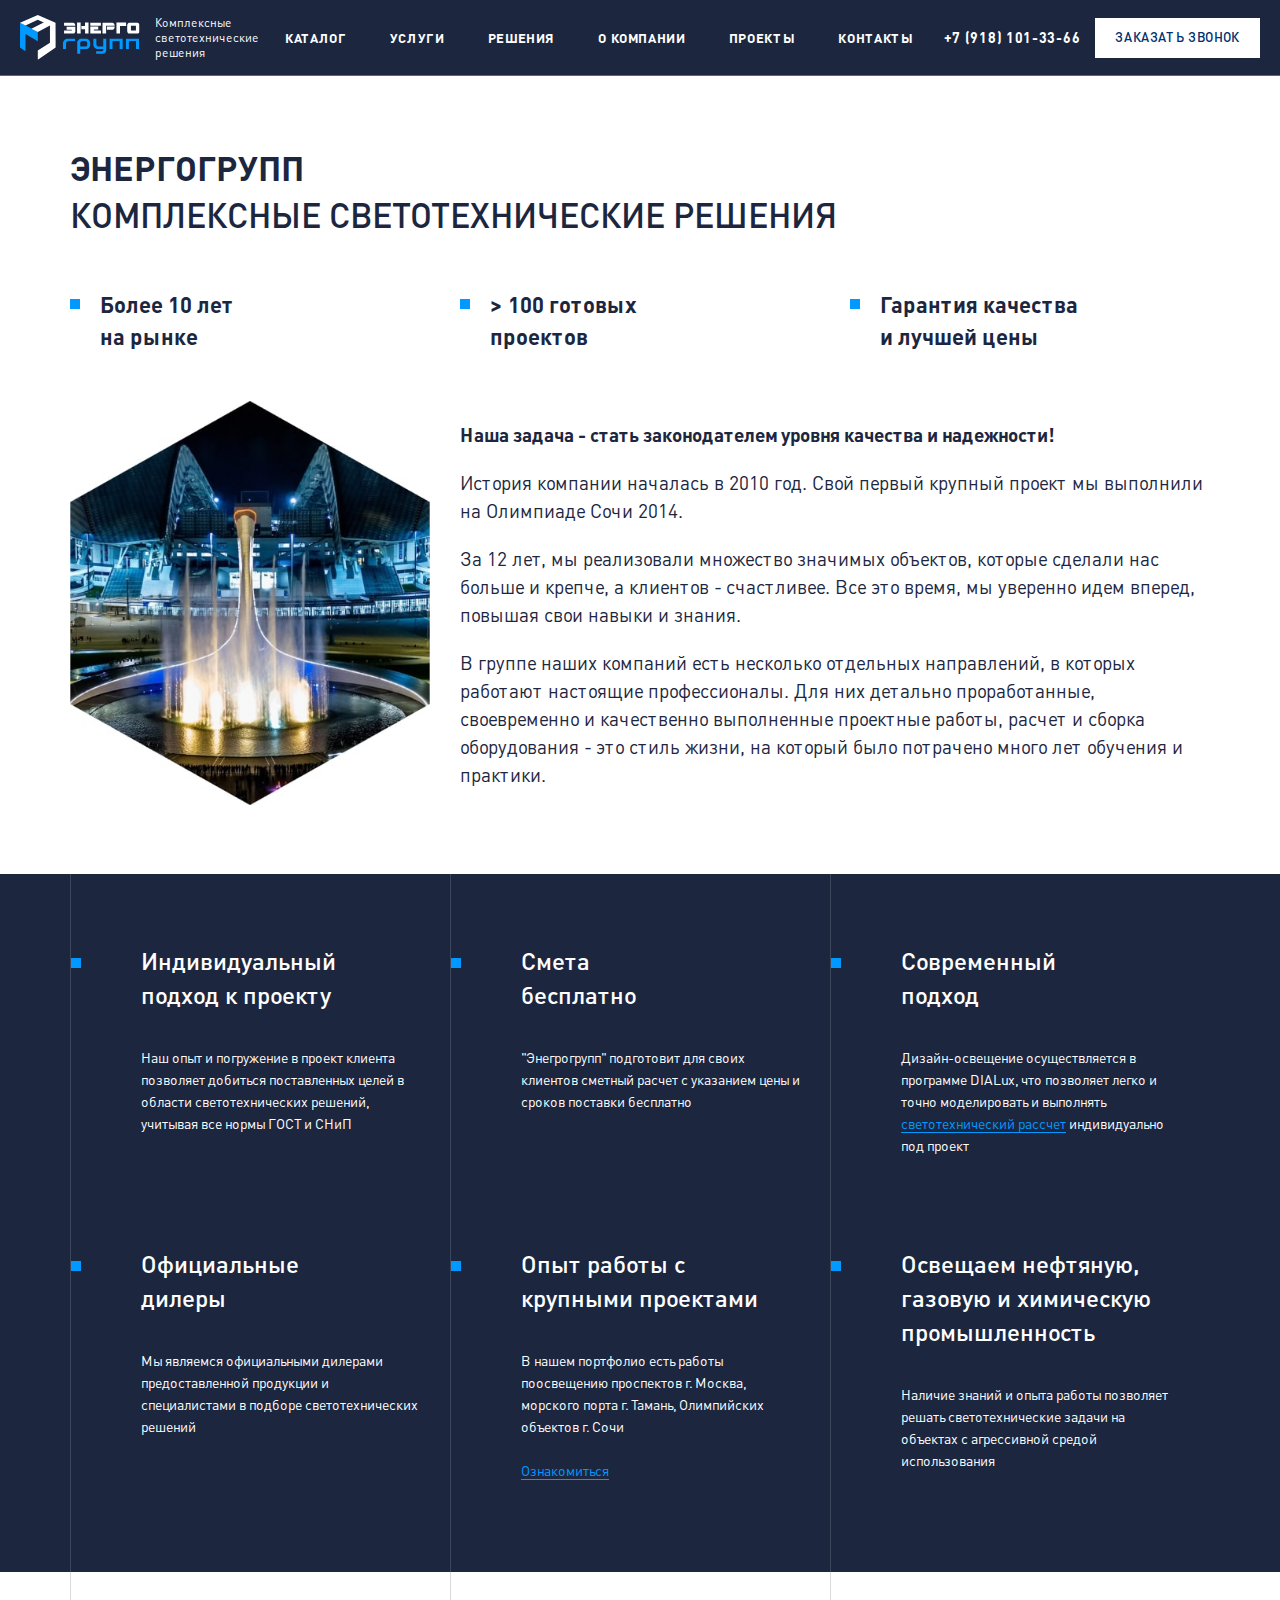
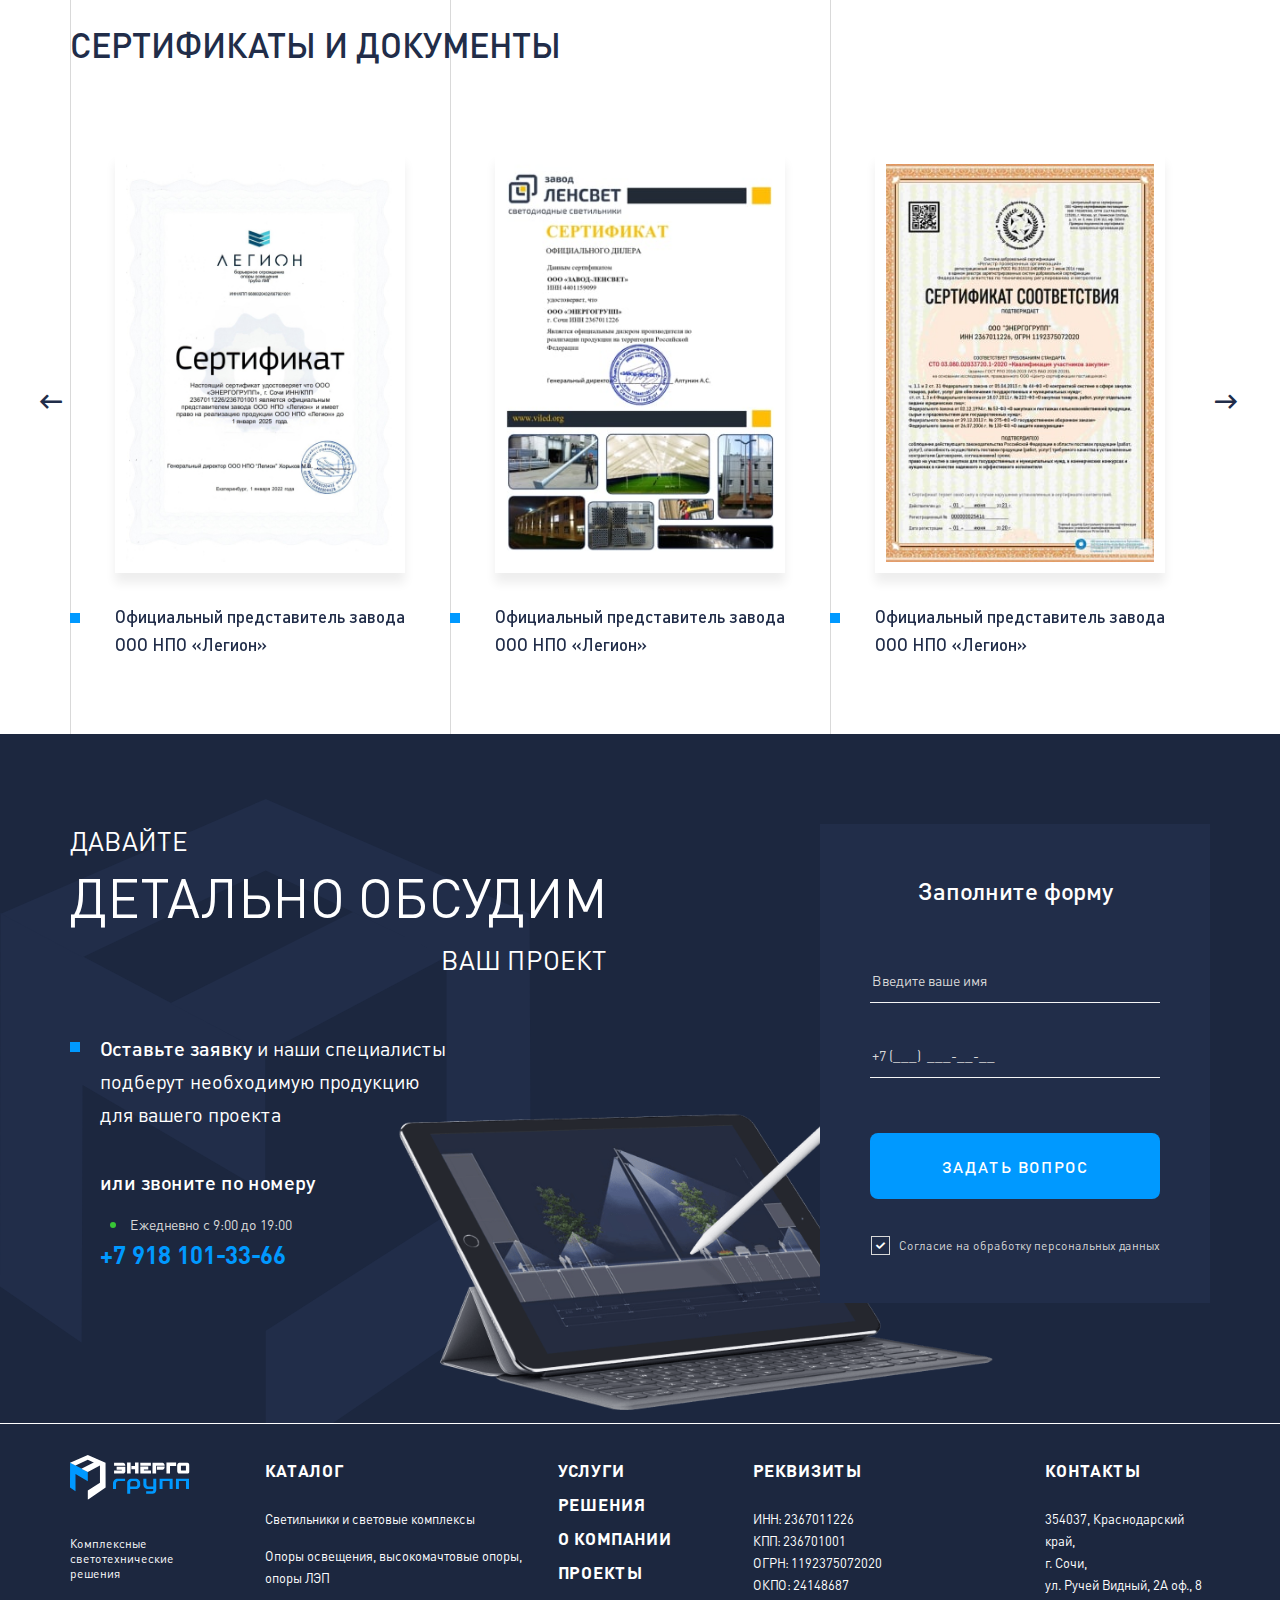
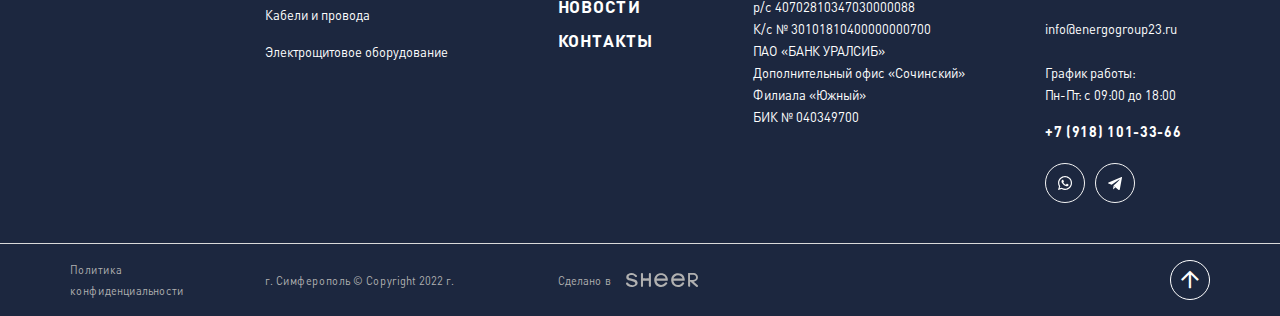
==== commit 5d0b6724: "Add files via upload" ====
--- a/about.html
+++ b/about.html
@@ -18,8 +18,8 @@
 	<link rel="stylesheet" href="libs/slick-1.5.9/slick/slick.css" />
 	<link rel="stylesheet" href="libs/slick-1.5.9/slick/slick-theme.css" />
 	<link rel="stylesheet" href="css/fonts.css" />
-	<link rel="stylesheet" href="css/main.css?ver=1.6" />
-	<link rel="stylesheet" href="css/media.css?ver=1.6" />
+	<link rel="stylesheet" href="css/main.css?ver=1.8" />
+	<link rel="stylesheet" href="css/media.css?ver=1.8" />
 </head>
 <body>
 
@@ -340,7 +340,17 @@
 				<div class="row">
 					<div class="col-lg-6">
 						<div class="item-form">
-							<input type="text" placeholder="Введите ваше имя" required="required">
+							<input type="text" placeholder="Название компании" required="required">
+						</div>
+					</div>
+					<div class="col-lg-6">
+						<div class="item-form">
+							<input type="text" placeholder="Ваше имя" required="required">
+						</div>
+					</div>
+					<div class="col-lg-6">
+						<div class="item-form">
+							<input type="email" placeholder="E-mail" required="required">
 						</div>
 					</div>
 					<div class="col-lg-6">
@@ -348,20 +358,15 @@
 							<input type="text" placeholder="+7 (___)  ___-__-__" class="input-phone" required="required">
 						</div>
 					</div>
-					<div class="col-lg-6">
+					<div class="col-lg-12">
 						<div class="item-form">
-							<input type="email" placeholder="E-mail" required="required">
-						</div>
-					</div>
-					<div class="col-lg-6">
+							<input type="text" placeholder="Комментарий" required="required">
+						</div>
+					</div>
+					<div class="col-lg-12">
 						<div class="file-upload">
 							<label><input type="file" name="file"><span>Прикрепить файл</span> <i class="far fa-paperclip"></i></label>
 							<div id="fl_nm" class="name-upload"></div>
-						</div>
-					</div>
-					<div class="col-lg-12">
-						<div class="item-form">
-							<input type="text" placeholder="Комментарий" required="required">
 						</div>
 					</div>
 				</div>
@@ -393,7 +398,7 @@
 <script src="libs/scroll2id/PageScroll2id.min.js"></script>
 <script src="libs/mask/jquery.maskedinput.js"></script>
 <script src="libs/jQueryFormStyler-master/jquery.formstyler.min.js"></script>
-<script src="js/common.js?ver=1.6"></script>
+<script src="js/common.js?ver=1.8"></script>
 <!-- Yandex.Metrika counter --><!-- /Yandex.Metrika counter -->
 <!-- Google Analytics counter --><!-- /Google Analytics counter -->
 </body>
--- a/css/main.css
+++ b/css/main.css
@@ -1172,7 +1172,7 @@
 	background-color: #1C273F;
 }
 .wrapper-portfolio .slick-arrow {
-color: #1C273F !important;
+	color: #1C273F !important;
 }
 .item-portfolio {
 	font-size: 20px;
@@ -1312,12 +1312,12 @@
 }
 .page-numbers {
 	font-size: 18px;
-line-height: 32px;
-margin: 0 33px;
-font-weight: 600;
-letter-spacing: 0.1em;
-text-transform: uppercase;
-color: #1C273F;
+	line-height: 32px;
+	margin: 0 33px;
+	font-weight: 600;
+	letter-spacing: 0.1em;
+	text-transform: uppercase;
+	color: #1C273F;
 }
 .page-numbers.current {
 	font-weight: 700;
@@ -1335,29 +1335,29 @@
 	margin-left: auto;
 }
 .page-numbers:hover {
-		color: #0099FF;
+	color: #0099FF;
 }
 .breadcrumbs {
-  padding: 23px 0;
-font-size: 14px;
-  line-height: 20px;
-  display: flex;
-  align-items: center;
-  flex-wrap: wrap;
+	padding: 23px 0;
+	font-size: 14px;
+	line-height: 20px;
+	display: flex;
+	align-items: center;
+	flex-wrap: wrap;
 }
 .breadcrumbs a {
-color: #1C273F;
-  border-bottom: 1px solid transparent;
+	color: #1C273F;
+	border-bottom: 1px solid transparent;
 }
 .breadcrumbs a:hover {
-  border-color: #1C273F;
+	border-color: #1C273F;
 }
 .breadcrumbs li::after {
-  content: "/";
-  margin: 0 10px;
+	content: "/";
+	margin: 0 10px;
 }
 .breadcrumbs li:last-child::after {
-  display: none;
+	display: none;
 }
 .article {
 	padding-bottom: 75px;
@@ -1408,9 +1408,9 @@
 	top: 6px;
 	left: 0;
 	width: 8px;
-height: 8px;
-background: #FA9241;
-border-radius: 50%;
+	height: 8px;
+	background: #FA9241;
+	border-radius: 50%;
 }
 .article-content ul {
 	margin-bottom: 20px;
@@ -1448,35 +1448,35 @@
 	background: #212D49;
 }
 .fancybox-skin {
-    padding: 0 !important;
-    background-color: transparent !important;
-    box-shadow: none !important;
+	padding: 0 !important;
+	background-color: transparent !important;
+	box-shadow: none !important;
 }
 .fancybox-close {
-    top: 12px;
-    right: 14px;
-    border-radius: 50%;
-    display: flex;
-    align-items: center;
-    justify-content: center;
-    text-align: center; 
-    font-size: 22px;
-    color: #0099FF;
-    background-image: none !important;
-    -moz-osx-font-smoothing: grayscale;
-    -webkit-font-smoothing: antialiased;
-    font-style: normal;
-    font-variant: normal;
-    text-rendering: auto;
-    line-height: 1;
-    font-weight: 300;
-    font-family: "Font Awesome 5 Pro";
+	top: 12px;
+	right: 14px;
+	border-radius: 50%;
+	display: flex;
+	align-items: center;
+	justify-content: center;
+	text-align: center; 
+	font-size: 22px;
+	color: #0099FF;
+	background-image: none !important;
+	-moz-osx-font-smoothing: grayscale;
+	-webkit-font-smoothing: antialiased;
+	font-style: normal;
+	font-variant: normal;
+	text-rendering: auto;
+	line-height: 1;
+	font-weight: 300;
+	font-family: "Font Awesome 5 Pro";
 }
 .fancybox-close::before {
-    content: "\f00d";
+	content: "\f00d";
 }
 .fancybox-inner {
-    overflow: visible !important;
+	overflow: visible !important;
 }
 .title-modal {
 	font-size: 24px;
@@ -1539,4 +1539,486 @@
 }
 .file-upload label:hover span {
 	border-color: transparent;
+}
+.consultation + .footer {
+	margin-top: 1px;
+}
+.file-upload {
+	margin: 0;
+	display: flex;
+	justify-content: center;
+	flex-direction: column;
+	align-items: center;
+}
+.categories-page {
+	padding-bottom: 62px;
+}
+.categories-page .item-category {
+	margin-top: 32px;
+}
+.item-category_page {
+	height: 402px;
+	font-size: 17px;
+	line-height: 24px;
+	padding-bottom: 30px;
+}
+.col-lg-6 .item-category_page {
+	height: 383px;
+}
+.item-category_page .item-category__title {
+	text-transform: uppercase;
+	min-height: auto;
+}
+.item-category_page li {
+	padding-left: 22px;
+	position: relative;
+}
+.item-category_page li::before {
+	position: absolute;
+	display: block;
+	content: " ";
+	top: 7px;
+	left: 0;
+	width: 5px;
+	height: 5px;
+	background: #0099FF;
+}
+.col-lg-8 .item-category_page ul {
+	columns: 2;
+}
+.item-category_page .item-category__content {
+	max-height: 240px;
+}
+.col-lg-8 .item-category_page {
+	padding-top: 30px;
+}
+.col-lg-8 .item-category_page .item-category__title {
+	margin-bottom: 40px;
+}
+.tags-list {
+	display: flex;
+	align-items: center;
+	flex-wrap: wrap;
+}
+.tags-list a {
+	font-size: 17px;
+line-height: 34px;
+padding: 7px 22px;
+margin-top: 10px;
+margin-right: 14px;
+display: inline-flex;
+align-items: center;
+justify-content: center;
+background: #F4F4F4;
+border-radius: 6px;
+cursor: pointer;
+color: #1C273F;
+}
+.tags-list a:hover,
+.tags-list .active a {
+	color: #003170;
+}
+.tags-list li:last-child a {
+	margin-right: 0;
+}
+.catalog-page .title-section {
+	padding-bottom: 15px;
+}
+.item-catalog {
+	display: flex;
+	flex-direction: column;
+	align-items: flex-start;
+	min-height: 100%;
+	background: #FFFFFF;
+box-shadow: 0px 15px 15px rgba(0, 0, 0, 0.07);
+}
+.item-catalog__image {
+	height: 215px;
+	display: block;
+	width: 100%;
+}
+.item-catalog__image img {
+	width: 100%;
+	height: 100%;
+	object-fit: cover;
+	font-family: 'object-fit: cover;';
+}
+.item-catalog__content {
+	padding: 25px;
+	padding-top: 0;
+	display: flex;
+	flex-direction: column;
+	align-items: flex-start;
+	width: 100%;
+	flex: 1;
+}
+.item-catalog__code {
+	font-size: 14px;
+	line-height: 20px;
+	padding-bottom: 16px;
+	margin-bottom: 16px;
+	border-bottom: 1px solid #D9D9D9;
+	width: 100%;
+	display: block;
+}
+.item-catalog__title {
+	font-size: 18px;
+	line-height: 29px;
+	display: block;
+	width: 100%;
+	color: #1C273F;
+	font-weight: 500;
+}
+.item-catalog .btn-main {
+	font-size: 14px;
+	line-height: 20px;
+	padding: 0 19px;
+	border-radius: 0;
+	height: 40px;
+	margin-top: auto;
+	margin-left: auto;
+}
+.item-catalog p {
+	margin-bottom: 25px;
+}
+.row_catalog > div {
+	margin-top: 35px;
+}
+.catalog-page .pager {
+	margin-top: 46px;
+}
+.catalog-page {
+	padding-bottom: 33px;
+}
+.slider-for {
+	background-color: #fff;
+	box-shadow: 0px 15px 15px rgba(0, 0, 0, 0.07);
+}
+.slider-for__item {
+	height: 438px;
+	display: flex;
+	align-items: center;
+	justify-content: center;
+}
+.slider-nav__item img,
+.slider-for__item img {
+	max-width: 100%;
+	max-height: 100%;
+}
+.slider-nav__item {
+	height: 121px;
+	display: flex;
+	align-items: center;
+	justify-content: center;
+	cursor: pointer;
+	background: #FFFFFF;
+box-shadow: 0px 10px 12px rgba(0, 0, 0, 0.07);
+}
+.slider-nav .slick-slide {
+	padding: 12px;
+	padding-bottom: 18px;
+}
+.slider-nav {
+	margin: 0 -12px;
+	margin-top: 15px;
+	padding: 0 30px;
+}
+.slider-card .slick-arrow,
+.slider-nav .slick-arrow {
+	top: 50%;
+	width: 24px;
+	height: 24px;
+	font-size: 15px;
+	display: flex;
+	align-items: center;
+	justify-content: center;
+	cursor: pointer;
+	color: #212D49 !important;
+}
+.slider-card .slick-arrow:hover,
+.slider-nav .slick-arrow:hover {
+	color: #0099FF !important;	
+}
+.slider-nav .slick-prev {
+	left: 0;
+}
+.slider-nav .slick-next {
+	right: 0;
+}
+.card__code,
+.card__articul {
+	font-size: 14px;
+	line-height: 20px;
+	padding-bottom: 17px;
+	margin-bottom: 14px;
+	border-bottom: 1px solid #D9D9D9;
+}
+.card__title {
+	font-weight: 500;
+font-size: 24px;
+line-height: 34px;
+margin-bottom: 9px;
+text-transform: uppercase;
+color: #1C273F;
+}
+.card__code {
+	font-weight: 500;
+}
+.card__name {
+	font-size: 14px;
+	line-height: 20px;
+	margin-bottom: 10px;
+	font-weight: 500;
+	text-transform: uppercase;
+}
+.card__text {
+	font-size: 14px;
+	line-height: 22px;
+	margin-bottom: 10px;
+}
+.card__price {
+	font-size: 20px;
+	line-height: 28px;
+}
+.card__price span {
+	font-size: 26px;
+	font-weight: 500;
+}
+.card__right .btn-main {
+	margin-top: 15px;
+}
+.card__right {
+	padding-left: 70px;
+}
+.card__left {
+	margin-right: -35px;
+}
+.item-info {
+	padding: 24px;
+	padding-top: 20px;
+	padding-left: 35px;
+	font-size: 14px;
+	line-height: 22px;
+	background-color: #fff;
+	min-height: 100%;
+}
+.catalog-page,
+.card {
+	background: rgba(245, 245, 245, 0.3);
+}
+.item-info__head {
+	margin-bottom: 9px;
+		font-weight: 500;
+	text-transform: uppercase;
+	display: flex;
+	align-items: center;
+}
+.item-info__head img {
+margin-right: 9px;
+}
+.row_info > div {
+	margin-top: 30px;
+}
+.row_info {
+	margin-top: 10px;
+}
+.tabs-card {
+	padding: 0 33px;
+	margin-top: 50px;
+	padding-bottom: 13px;
+	display: flex;
+	align-items: center;
+	border-bottom: 1px solid #D9D9D9;
+}
+.tabs-card a {
+	font-weight: 500;
+	color: #1C273F;
+}
+.tabs-card .active a {
+		color: #0099FF;
+}
+.tabs-card li {
+	margin-right: 76px;
+}
+.tabs-card li:last-child {
+	margin-right: 0;
+}
+.title-features {
+	font-size: 14px;
+	line-height: 22px;
+	font-weight: 500;
+	padding: 13px 33px;
+	padding-top: 0;
+}
+.item-feature {
+	font-size: 14px;
+	line-height: 22px;
+	padding: 13px 33px;
+	display: flex;
+	align-items: center;
+	justify-content: space-between;
+}
+.item-feature > div:last-child {
+	text-align: right;
+}
+.item-feature:nth-child(odd) {
+	background-color: #F4F4F4;
+}
+.tab-container-card {
+	padding-top: 15px;
+}
+.tab-pane-card {
+	display: none;
+}
+.tab-pane-card:first-child {
+	display: block;
+}
+.card {
+	padding-bottom: 40px;
+}
+.slider-card__item {
+	height: 300px;
+	display: flex;
+	align-items: center;
+	justify-content: center;
+}
+.slider-card__item img {
+	max-width: 100%;
+	max-height: 100%;
+}
+.slider-card {
+	margin-top: 15px;
+	background: #FFFFFF;
+box-shadow: 0px 15px 15px rgba(0, 0, 0, 0.07);
+}
+.slider-card .slick-prev {
+	left: 22px;
+}
+.slider-card .slick-next {
+	right: 22px;
+}
+.how-to-buy .title-section {
+	padding-bottom: 23px;
+}
+.item-condition {
+	font-size: 30px;
+	line-height: 48px;
+	margin-bottom: 95px;
+	font-weight: 500;
+	display: flex;
+}
+.item-condition__icon {
+	width: 52px;
+	height: 52px;
+	margin-right: 34px;
+	margin-top: 10px;
+	background-color: #0099FF;
+	flex: none;
+	display: flex;
+	align-items: center;
+	justify-content: center;
+}
+.item-condition__icon img {
+	max-width: 100%;
+	max-height: 100%;
+}
+.conditions .title-section {
+	padding-bottom: 60px;
+}
+.conditions {
+	padding-top: 52px;
+}
+.solutions {
+	padding-bottom: 20px;
+	background: rgba(245, 245, 245, 0.3);
+}
+.solutions .title-section {
+	padding-bottom: 23px;
+}
+.item-solution {
+	padding: 36px;
+	margin-bottom: 39px;
+	background: #FFFFFF;
+box-shadow: 0px 15px 15px rgba(0, 0, 0, 0.07);
+}
+.item-solution__title {
+	font-weight: 500;
+	margin-top: -10px;
+	margin-bottom: 22px;
+font-size: 24px;
+line-height:34px;
+text-transform: uppercase;
+}
+.item-solution__subtitle {
+	font-weight: 500;
+font-size: 14px;
+line-height: 20px;
+text-transform: uppercase;
+	display: flex;
+	align-items: flex-end;
+}
+.item-solution__subtitle::after {
+	position: relative;
+	display: block;
+	content: " ";
+	flex: 1;
+	margin-left: 29px;
+	background-color: #D9D9D9;
+	height: 1px;
+}
+.item-solution__image {
+	height: 437px;
+	display: block;
+}
+.item-solution__image img {
+	width: 100%;
+	height: 100%;
+	object-fit: cover;
+	font-family: 'object-fit: cover;';
+}
+.offer-solution {
+	margin-top: 21px;
+	font-size: 14px;
+	line-height: 22px;
+	display: flex;
+}
+.offer-solution__image {
+	height: 100px;
+	margin-right: 35px;
+	display: block;
+	flex: none;
+	box-shadow: 0px 15px 15px rgba(0, 0, 0, 0.07);
+}
+.offer-solution__image img {
+	width: 100%;
+	height: 100%;
+	object-fit: cover;
+	font-family: 'object-fit: cover;';
+}
+.offer-solution__title {
+	font-size: 20px;
+	line-height: 28px;
+	margin-bottom: 11px;
+	text-transform: uppercase;
+}
+.offer-solution__bottom {
+	margin-top: 25px;
+	display: flex;
+	align-items: center;
+	justify-content: space-between;
+}
+.link-main {
+	letter-spacing: 0.1em;
+	border-bottom: 1px solid #0099FF;
+text-transform: uppercase;
+color: #0099FF;
+font-weight: 500;
+	display: inline-block;
+}
+.link-main:hover {
+	border-color: transparent;
+}
+.item-solution .btn-main {
+	height: 60px;	
+	padding: 0 60px;
 }--- a/css/media.css
+++ b/css/media.css
@@ -164,58 +164,77 @@
 		padding-top: 85px;
 	}
 	.item-portfolio__title {
+		font-size: 27px;
+		line-height: 39px;
+		margin-bottom: 30px;
+	}
+	.item-portfolio {
+		font-size: 18px;
+		line-height: 27px;
+	}
+	.image-portfolio {
+		height: 505px;
+	}
+	.item-news__image {
+		height: 265px;
+	}
+	.item-news__title {
+		font-size: 22px;
+		line-height: 33px;
+	}
+	.item-news {
+		margin-bottom: 50px;
+	}
+	.news {
+		padding-top: 45px;
+	}
+	.article-content {
+		font-size: 18px;
+		line-height: 26px;
+	}
+	.article-content img {
+		margin: 25px 0;
+		margin-left: 40px;
+		transform: scale(0.9);
+		transform-origin: 100% 100%;
+	}
+	.article-content h3 {
+		font-size: 22px;
+		line-height: 31px;
+		padding-left: 30px;
+		margin-bottom: 20px;
+		margin-top: 20px;
+	}
+	.article-content h3::before {
+		top: 10px;
+	}
+	.article-content blockquote {
+		padding: 30px 20px;
+		margin-left: 40px;
+		margin-bottom: 8px;
+		width: 630px;
+	}
+	.article-content img:first-of-type {
+		margin-top: 0;
+	}
+	.item-category_page {
+		height: 402px;
+	}
+	.tags-list a {
+		font-size: 15px;
+		line-height: 28px;
+		padding: 7px 19px;
+	}
+	.card__right {
+		padding-left: 30px;
+	}
+	.card__left {
+		margin-right: -25px;
+	}
+	.item-condition {
     font-size: 27px;
-    line-height: 39px;
-    margin-bottom: 30px;
-}
-.item-portfolio {
-    font-size: 18px;
-    line-height: 27px;
-    }
-    .image-portfolio {
-    height: 505px;
-}
-.item-news__image {
-    height: 265px;
-    }
-    .item-news__title {
-    font-size: 22px;
-    line-height: 33px;
-}
-.item-news {
-	margin-bottom: 50px;
-}
-.news {
-	padding-top: 45px;
-}
-.article-content {
-    font-size: 18px;
-    line-height: 26px;
-}
-.article-content img {
-    margin: 25px 0;
-    margin-left: 40px;
-    transform: scale(0.9);
-    transform-origin: 100% 100%;
-}
-.article-content h3 {
-    font-size: 22px;
-    line-height: 31px;
-    padding-left: 30px;
-    margin-bottom: 20px;
-    margin-top: 20px;
-    }
-    .article-content h3::before {
-    	top: 10px;
-    }
-    .article-content blockquote {
-    padding: 30px 20px;
-    margin-left: 40px;
-    margin-bottom: 8px;
-    width: 630px;
-}
-.article-content img:first-of-type {
-	margin-top: 0;
+    line-height: 44px;
+    margin-bottom: 80px;
 }
 }
 
@@ -323,45 +342,110 @@
 		width: 381px;
 	}
 	.item-portfolio {
+		font-size: 16px;
+		line-height: 25px;
+	}
+	.item-portfolio__title {
+		font-size: 24px;
+		line-height: 36px;
+		margin-bottom: 25px;
+	}
+	.image-portfolio {
+		height: 460px;
+	}
+	.wrapper_page {
+		padding-top: 75px;
+	}
+	.news {
+		padding-top: 35px;
+	}
+	.item-news__title {
+		font-size: 19px;
+		line-height: 29px;
+		padding: 14px 23px;
+		padding-right: 10px;
+		padding-bottom: 0;
+	}
+	.item-news__title::before {
+		top: 29px;
+		width: 7px;
+		height: 7px;
+	}
+	.item-news__image {
+		height: 230px;
+	}
+	.item-news {
+		margin-bottom: 30px;
+	}
+	.page-numbers {
+		font-size: 16px;
+		line-height: 30px;
+		margin: 0 27px;
+	}
+	.col-lg-8 .item-category_page .item-category__title {
+		margin-bottom: 25px;
+	}
+	.item-category_page .item-category__content {
+		max-height: 277px;
+	}
+	.tags-list a {
+		font-size: 14px;
+		line-height: 26px;
+		padding: 7px 14px;
+	}
+	.item-catalog__title {
+		font-size: 16px;
+	}
+	.item-catalog__image {
+		height: 195px;
+	}
+	.card__right {
+		padding: 0;
+	}
+	.row_info {
+		margin-top: 0;
+	}
+	.card__left {
+		margin: 0;
+	}
+	.item-condition__icon {
+		margin-right: 25px;
+	}
+	.item-condition {
+    font-size: 24px;
+    line-height: 35px;
+    margin-bottom: 60px;
+}
+.item-condition__icon {
+	margin-top: 0;
+}
+.conditions .title-section {
+    padding-bottom: 45px;
+}
+.conditions {
+    padding-top: 40px;
+    padding-bottom: 15px;
+}
+.item-solution__title {
+    font-size: 21px;
+    line-height: 30px;
+    }
+    .offer-solution__image {
+    height: 80px;
+    margin-right: 15px;
+}
+.offer-solution__title {
     font-size: 16px;
-    line-height: 25px;
-}
-.item-portfolio__title {
-    font-size: 24px;
-    line-height: 36px;
-    margin-bottom: 25px;
-}
-.image-portfolio {
-    height: 460px;
-}
-.wrapper_page {
-    padding-top: 75px;
-}
-.news {
-    padding-top: 35px;
-}
-.item-news__title {
-    font-size: 19px;
-    line-height: 29px;
-    padding: 14px 23px;
-    padding-right: 10px;
-    padding-bottom: 0;
-}
-.item-news__title::before {
-    top: 29px;
-    width: 7px;
-    height: 7px;
+    line-height: 24px;
+    margin-bottom: 7px;
     }
-    .item-news__image {
-    height: 230px;
-}
-.item-news {
-    margin-bottom: 30px;
-}
-.page-numbers {
-    font-size: 16px;
-    line-height: 30px;
-    margin: 0 27px;
+    .offer-solution {
+    margin-top: 15px;
+    font-size: 13px;
+    line-height: 18px;
+}
+.item-solution__image {
+    height: 370px;
     }
 }
 
@@ -481,33 +565,51 @@
 		font-size: 13px;
 	}
 	.item-news__title {
-    font-size: 16px;
-    line-height: 24px;
-}
-.item-news__title::before {
-    top: 25px;
-    }
-    .item-news__image {
-    height: 200px;
-}
-.article-content img {
-	transform: none;
-	max-width: 50%;
-}
-.article-content blockquote {
-	width: 50%;
-}
-.article-content {
-    font-size: 15px;
-    line-height: 22px;
-}
-.article .title-section {
-	margin-bottom: 30px;
-}
-.article-content h3 {
-    font-size: 19px;
-    line-height: 27px;
-    }
+		font-size: 16px;
+		line-height: 24px;
+	}
+	.item-news__title::before {
+		top: 25px;
+	}
+	.item-news__image {
+		height: 200px;
+	}
+	.article-content img {
+		transform: none;
+		max-width: 50%;
+	}
+	.article-content blockquote {
+		width: 50%;
+	}
+	.article-content {
+		font-size: 15px;
+		line-height: 22px;
+	}
+	.article .title-section {
+		margin-bottom: 30px;
+	}
+	.article-content h3 {
+		font-size: 19px;
+		line-height: 27px;
+	}
+	.item-category_page {
+		font-size: 14px;
+		line-height: 22px;
+		height: 380px;
+	}
+	.col-lg-6 .item-category_page {
+		height: 340px;
+	}
+	.item-info {
+		padding: 20px;
+	}
+	.slider-nav__item {
+		height: 90px;
+	}
+	.item-condition {
+    font-size: 20px;
+    line-height: 29px;
+}
 }
 
 /* Medium Devices, Desktops */
@@ -707,51 +809,88 @@
 		margin-bottom: 15px;
 	}
 	.item-portfolio {
-    padding-bottom: 25px;
-    margin-bottom: 30px;
-}
-.item-portfolio__title {
-    font-size: 22px;
-    line-height: 33px;
-    margin-bottom: 15px;
-}
-.portfolio .title-section {
-    padding-bottom: 25px;
-}
-.wrapper_page {
-    padding-top: 76px;
-}
-.menu-mobile .btn-page {
-	margin-top: 15px;
-}
-.modal-wrap {
-    padding: 35px 20px;
+		padding-bottom: 25px;
+		margin-bottom: 30px;
+	}
+	.item-portfolio__title {
+		font-size: 22px;
+		line-height: 33px;
+		margin-bottom: 15px;
+	}
+	.portfolio .title-section {
+		padding-bottom: 25px;
+	}
+	.wrapper_page {
+		padding-top: 76px;
+	}
+	.menu-mobile .btn-page {
+		margin-top: 15px;
+	}
+	.modal-wrap {
+		padding: 35px 20px;
+		padding-bottom: 30px;
+	}
+	.modal-wrap__bottom .btn-main {
+		width: 100%;
+	}
+	.title-modal {
+		font-size: 17px;
+		line-height: 26px;
+	}
+	.descr-modal {
+		margin-bottom: 20px;
+		font-size: 13px;
+	}
+	.fancybox-close {
+		top: 5px;
+		right: 7px;
+	}
+	.file-upload {
+		margin-top: 0px;
+		margin-bottom: 10px;
+	}
+	.modal-wrap__bottom {
+		padding-top: 5px;
+	}
+	.modal-wrap .checkbox {
+		margin-top: 24px;
+	}
+	.col-lg-8 .item-category_page ul {
+		columns: 1;
+	}
+	.item-category_page .item-category__content {
+		max-height: 216px;
+	}
+	.item-category_page li {
+		padding-left: 15px;
+	}
+	.tags-list {
+		padding-bottom: 4px;
+		flex-wrap: nowrap;
+		white-space: nowrap;
+		overflow: auto;
+		margin-right: -15px;
+	}
+	.row_catalog > div {
+		margin-top: 20px;
+	}
+	.item-catalog__title {
+		font-size: 18px;
+	}
+	.card__right {
+		padding-top: 20px;
+	}
+	.item-condition {
+		margin-bottom: 35px;
+	}
+	.conditions .title-section {
     padding-bottom: 30px;
-    }
-    .modal-wrap__bottom .btn-main {
-    	width: 100%;
-    }
-    .title-modal {
-    font-size: 17px;
-    line-height: 26px;
-}
-.descr-modal {
-    margin-bottom: 20px;
-    font-size: 13px;
-    }
-    .fancybox-close {
-    top: 5px;
-    right: 7px;
-}
-.file-upload {
-    margin-top: 0px;
-    margin-bottom: 10px;
-    }
-    .modal-wrap__bottom {
-    padding-top: 5px;
-}
- .modal-wrap .checkbox {
-	margin-top: 24px;
+}
+.item-solution__image {
+	margin-bottom: 30px;
+}
+.item-solution {
+	margin-bottom: 25px;
 }
 }
 
@@ -867,64 +1006,103 @@
 		padding-top: 38px;
 	}
 	.image-portfolio {
-    height: 340px;
-}
-.news .title-section {
-    padding-bottom: 25px;
-}
-.news {
+		height: 340px;
+	}
+	.news .title-section {
+		padding-bottom: 25px;
+	}
+	.news {
+		padding-top: 30px;
+	}
+	.item-news__image {
+		height: 240px;
+	}
+	.page-numbers {
+		margin: 0 20px;
+	}
+	.article-content img {
+		float: none;
+		max-width: 100%;
+		margin: 15px 0;
+	}
+	.article-content blockquote {
+		padding: 20px;
+		width: 100%;
+		margin: 0;
+		float: none;
+	}
+	.article-content h3 {
+		font-size: 17px;
+		line-height: 24px;
+		padding-left: 25px;
+	}
+	.article-content p {
+		margin-bottom: 15px;
+	}
+	.article-content br {
+		display: none;
+	}
+	.article {
+		padding-bottom: 35px;
+	}
+	.breadcrumbs {
+		flex-wrap: nowrap;
+		white-space: nowrap;
+		overflow: auto;
+		padding: 6px 0;
+		margin: 0 -15px;
+		margin-bottom: 15px;
+		padding-left: 15px;
+	}
+	.breadcrumbs li {
+		padding: 9px 10px;
+		background: #fff;
+		box-shadow: 0 0 4px #ddd;
+		border-radius: 30px;
+		margin-right: 10px;
+	}
+	.breadcrumbs li::after,
+	.breadcrumbs li span {
+		display: none;
+	}
+	.item-category_page .item-category__content {
+		max-height: 240px;
+	}
+	.col-lg-6 .item-category_page {
+		height: 360px;
+	}
+	.item-category_page .item-category__content {
+		max-height: 243px;
+	}
+	.slider-for__item {
+		height: 255px;
+	}
+	.card__title br {
+		display: none;
+	}
+	.card__title {
+		font-size: 22px;
+		line-height: 32px;
+	}
+	.tabs-card {
+		margin-top: 25px;
+	}
+	.conditions {
     padding-top: 30px;
-}
-.item-news__image {
-    height: 240px;
-}
-.page-numbers {
-	margin: 0 20px;
-}
-.article-content img {
-	float: none;
-	max-width: 100%;
-	margin: 15px 0;
-}
-.article-content blockquote {
-	padding: 20px;
-	width: 100%;
-	margin: 0;
-	float: none;
-}
-.article-content h3 {
-    font-size: 17px;
-    line-height: 24px;
-    padding-left: 25px;
-}
-.article-content p {
+    padding-bottom: 15px;
+}
+.item-solution {
+    padding: 20px;
+    }
+    .item-solution__title {
+    font-size: 18px;
+    line-height: 27px;
+    margin-top: 0;
     margin-bottom: 15px;
 }
-.article-content br {
-	display: none;
-}
-.article {
-	padding-bottom: 35px;
-}
-.breadcrumbs {
-    flex-wrap: nowrap;
-    white-space: nowrap;
-    overflow: auto;
-        padding: 6px 0;
-    margin: 0 -15px;
-    margin-bottom: 15px;
-    padding-left: 15px;
-}
-.breadcrumbs li {
-        padding: 9px 10px;
-    background: #fff;
-    box-shadow: 0 0 4px #ddd;
-    border-radius: 30px;
-    margin-right: 10px;
-}
-.breadcrumbs li::after,
-.breadcrumbs li span {
-    display: none;
+.item-solution__image {
+    height: 265px;
+    margin-bottom: 20px;
 }
 }
 
@@ -992,25 +1170,108 @@
 		line-height: 36px;
 	}
 	.item-portfolio__title {
-    font-size: 19px;
-    line-height: 28px;
-}
-.image-portfolio {
-    height: 240px;
-}
-.item-advantage {
-	padding-right: 15px;
-}
-.item-news__image {
-    height: 213px;
-}
-.page-numbers {
-    margin: 0 15px;
-}
-.article .title-section {
-    font-size: 21px;
-    line-height: 33px;
+		font-size: 19px;
+		line-height: 28px;
+	}
+	.image-portfolio {
+		height: 240px;
+	}
+	.item-advantage {
+		padding-right: 15px;
+	}
+	.item-news__image {
+		height: 213px;
+	}
+	.page-numbers {
+		margin: 0 15px;
+	}
+	.article .title-section {
+		font-size: 21px;
+		line-height: 33px;
+		margin-bottom: 25px;
+	}
+	.col-lg-8 .item-category_page .item-category__title {
+		margin-bottom: 15px;
+	}
+	.categories-page {
+		padding-bottom: 45px;
+	}
+	.catalog-page .pager {
+		margin-top: 35px;
+	}
+	.slider-nav__item {
+		height: 65px;
+		box-shadow: 0px 5px 7px rgb(0 0 0 / 7%);
+	}
+	.slider-nav .slick-slide {
+		padding: 7px;
+		padding-bottom: 13px;
+	}
+	.slider-nav {
+		margin: 0 -7px;
+		margin-top: 15px;
+	}
+	.card__title {
+		font-size: 20px;
+		line-height: 29px;
+	}
+	.row_info > div {
+		margin-top: 20px;
+	}
+	.tabs-card {
+		padding: 0 15px;
+	}
+	.item-feature {
+		padding: 10px 15px;
+		font-size: 13px;
+		line-height: 20px;
+	}
+	.title-features {
+		font-size: 13px;
+		line-height: 20px;
+		padding: 10px 15px;
+		padding-top: 0;
+	}
+	.slider-card__item {
+    height: 200px;
+}
+.slider-card .slick-prev {
+    left: 7px;
+}
+.slider-card .slick-next {
+    right: 7px;
+}
+.item-condition {
+    font-size: 18px;
+    line-height: 27px;
     margin-bottom: 25px;
+}
+.item-condition__icon {
+    margin-right: 15px;
+}
+.item-solution {
+	padding: 15px;
+}
+.item-solution__image {
+    height: 230px;
+    }
+    .offer-solution {
+    	font-size: 14px;
+    	line-height: 20px;
+    	display: block;
+    }
+    .offer-solution__image {
+    	width: 210px;
+    	height: 100px;
+    	margin: 0;
+    	margin-bottom: 10px;
+    }
+    .item-solution .btn-main {
+    height: 50px;
+    padding: 0 33px;
+}
+.item-solution .link-main {
+	font-size: 13px;
 }
 }
 
